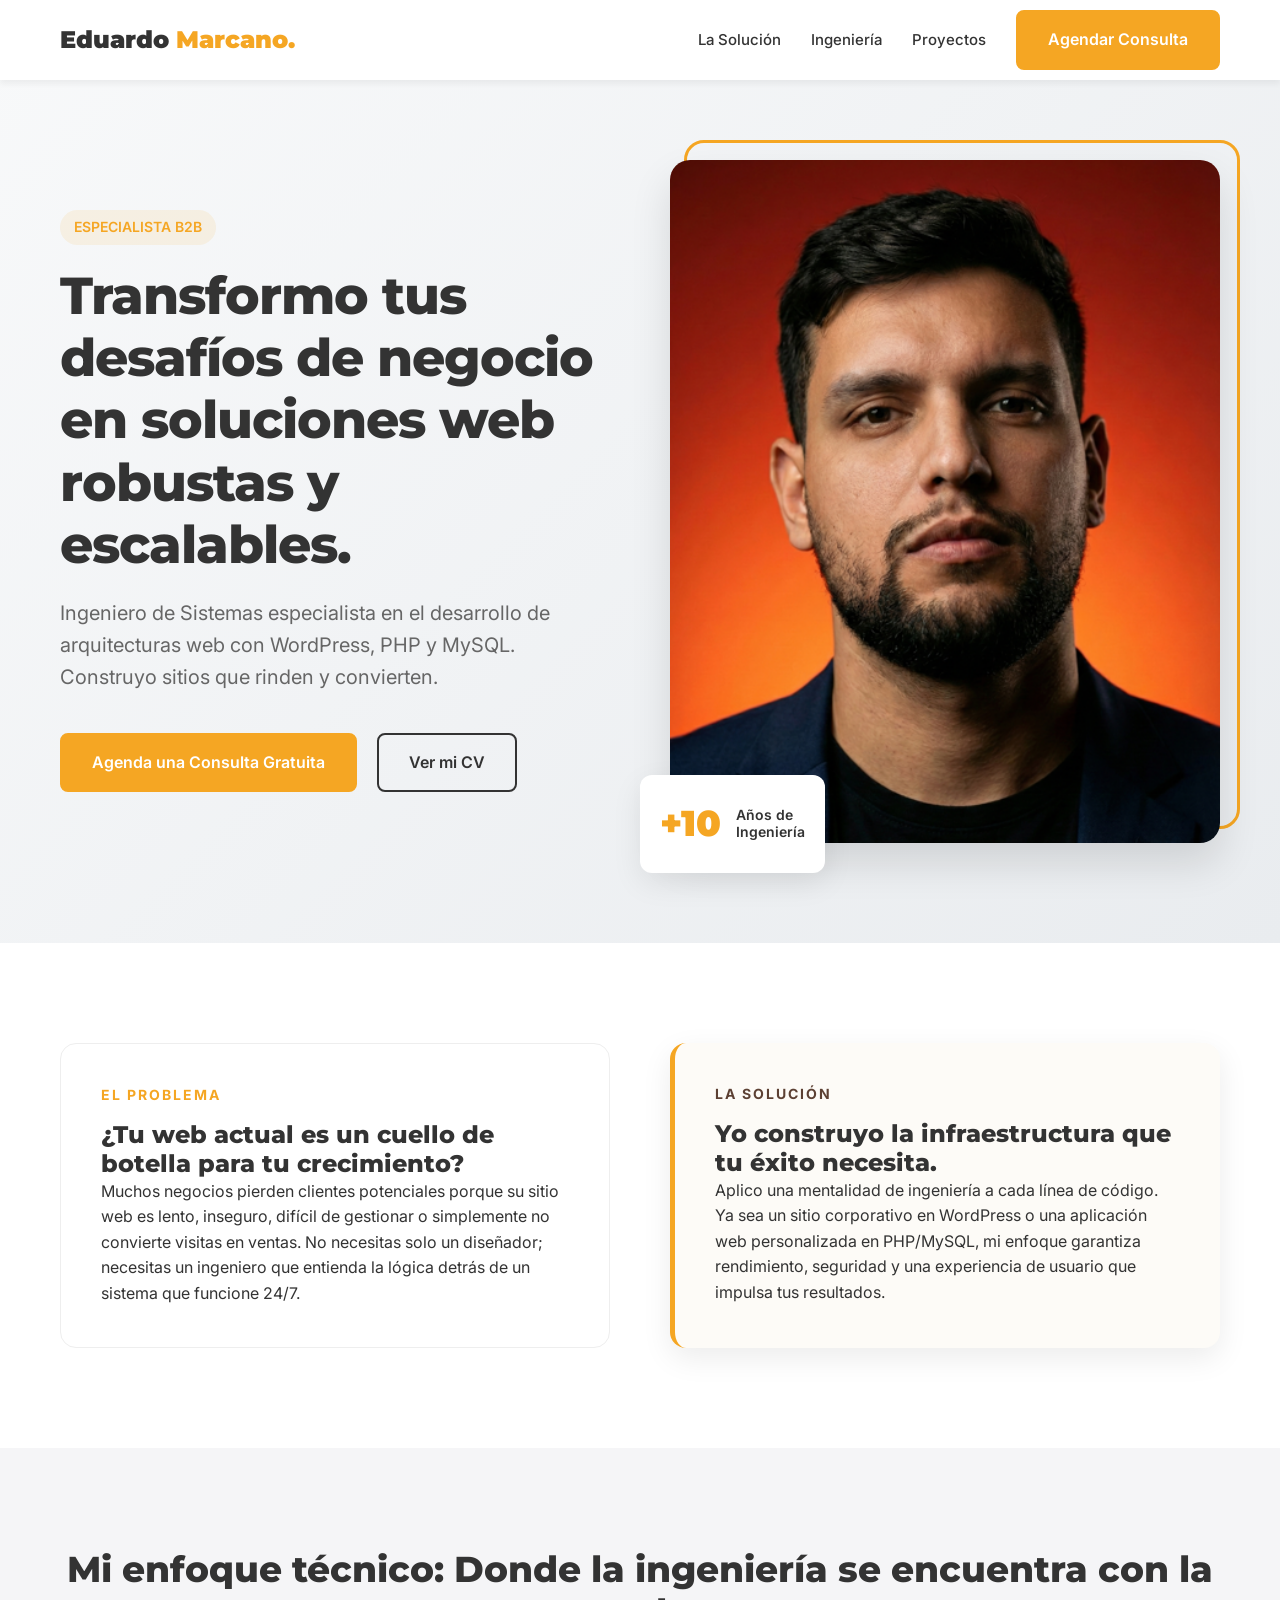
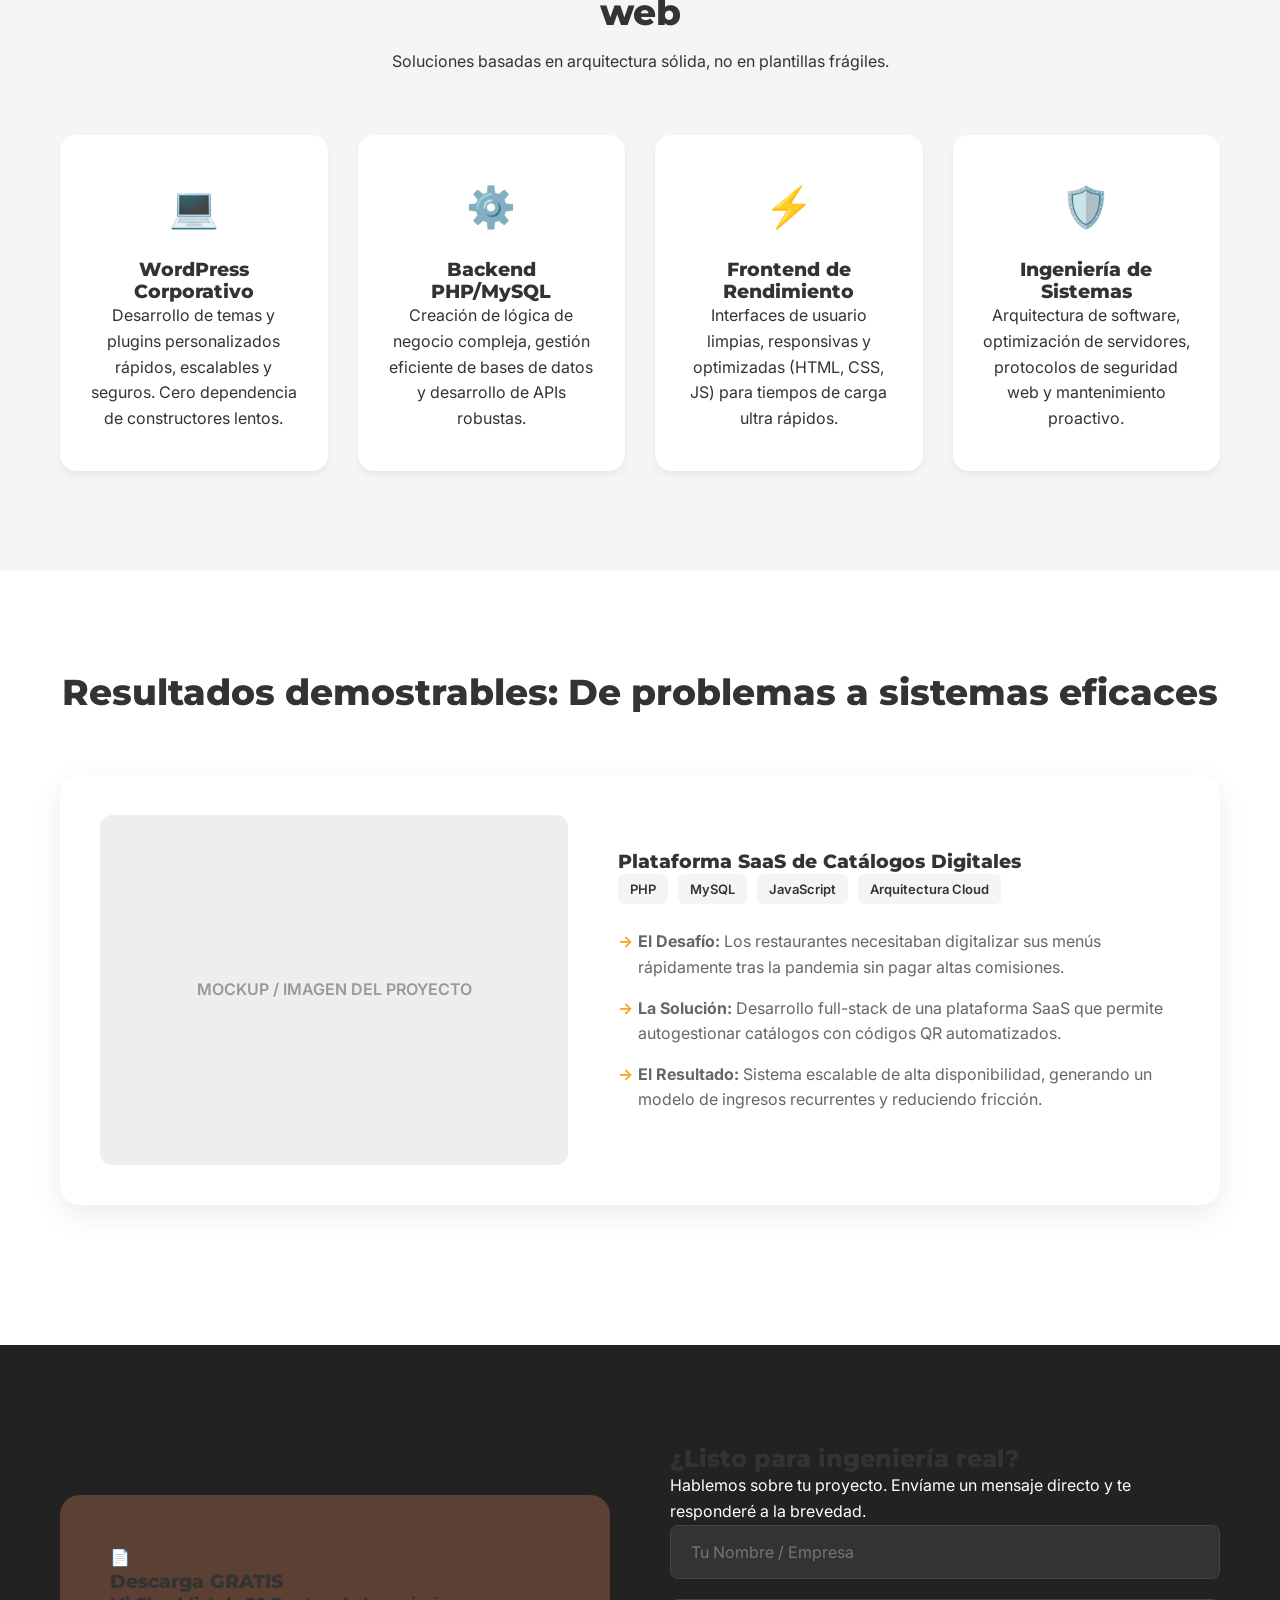
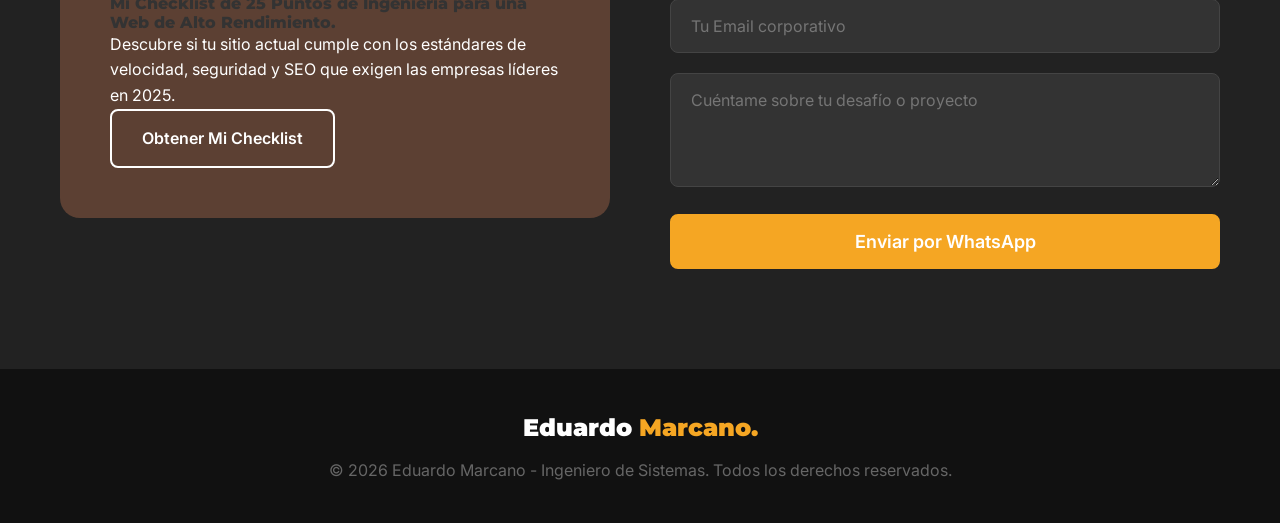
==== index.html @ 01d64b45 "cambios" ====
<!DOCTYPE html>
<html lang="es">
<head>
    <meta charset="UTF-8">
    <meta name="viewport" content="width=device-width, initial-scale=1.0">
    <title>Eduardo Marcano | Ingeniero de Sistemas & Arquitectura Web</title>
    
    <link rel="preconnect" href="https://fonts.googleapis.com">
    <link rel="preconnect" href="https://fonts.gstatic.com" crossorigin>
    <link href="https://fonts.googleapis.com/css2?family=Inter:wght@300;400;500;600&family=Montserrat:wght@700;800;900&display=swap" rel="stylesheet">
    
    <link rel="stylesheet" href="css/style.css">
</head>
<body>

    <header class="navbar" id="navbar">
        <div class="container nav-container">
            <a href="#" class="logo">Eduardo <span>Marcano.</span></a>
            <nav class="nav-links">
                <a href="#solucion">La Solución</a>
                <a href="#ingenieria">Ingeniería</a>
                <a href="#proyectos">Proyectos</a>
                <a href="#contacto" class="btn btn-primary nav-btn">Agendar Consulta</a>
            </nav>
            <button class="mobile-menu-btn" id="mobileMenuBtn">☰</button>
        </div>
    </header>

    <section class="hero" id="inicio">
        <div class="container hero-container">
            <div class="hero-content reveal">
                <div class="badge">Especialista B2B</div>
                <h1>Transformo tus desafíos de negocio en soluciones web robustas y escalables.</h1>
                <p>Ingeniero de Sistemas especialista en el desarrollo de arquitecturas web con WordPress, PHP y MySQL. Construyo sitios que rinden y convierten.</p>
                <div class="hero-buttons">
                    <a href="#contacto" class="btn btn-primary">Agenda una Consulta Gratuita</a>
                    <a href="ruta-a-tu-archivo-cv.pdf" target="_blank" rel="noopener noreferrer" class="btn btn-secondary">Ver mi CV</a>
                </div>
            </div>
            <div class="hero-image reveal delay-1">
                <div class="image-wrapper">
                    <img src="img/hero.png" alt="Eduardo Marcano - Ingeniero de Sistemas">
                    <div class="experience-badge">
                        <span class="number">+10</span>
                        <span class="text">Años de<br>Ingeniería</span>
                    </div>
                </div>
            </div>
        </div>
    </section>

    <section class="problem-solution section-padding" id="solucion">
        <div class="container grid-2">
            <div class="problem-box reveal">
                <span class="subtitle accent-amber">EL PROBLEMA</span>
                <h2>¿Tu web actual es un cuello de botella para tu crecimiento?</h2>
                <p>Muchos negocios pierden clientes potenciales porque su sitio web es lento, inseguro, difícil de gestionar o simplemente no convierte visitas en ventas. No necesitas solo un diseñador; necesitas un ingeniero que entienda la lógica detrás de un sistema que funcione 24/7.</p>
            </div>
            <div class="solution-box reveal delay-1">
                <span class="subtitle accent-espresso">LA SOLUCIÓN</span>
                <h2>Yo construyo la infraestructura que tu éxito necesita.</h2>
                <p>Aplico una mentalidad de ingeniería a cada línea de código. Ya sea un sitio corporativo en WordPress o una aplicación web personalizada en PHP/MySQL, mi enfoque garantiza rendimiento, seguridad y una experiencia de usuario que impulsa tus resultados.</p>
            </div>
        </div>
    </section>

    <section class="skills section-padding bg-light" id="ingenieria">
        <div class="container">
            <div class="section-header text-center reveal">
                <h2>Mi enfoque técnico: Donde la ingeniería se encuentra con la web</h2>
                <p>Soluciones basadas en arquitectura sólida, no en plantillas frágiles.</p>
            </div>
            <div class="skills-grid">
                <div class="skill-card reveal">
                    <div class="icon">💻</div>
                    <h3>WordPress Corporativo</h3>
                    <p>Desarrollo de temas y plugins personalizados rápidos, escalables y seguros. Cero dependencia de constructores lentos.</p>
                </div>
                <div class="skill-card reveal delay-1">
                    <div class="icon">⚙️</div>
                    <h3>Backend PHP/MySQL</h3>
                    <p>Creación de lógica de negocio compleja, gestión eficiente de bases de datos y desarrollo de APIs robustas.</p>
                </div>
                <div class="skill-card reveal delay-2">
                    <div class="icon">⚡</div>
                    <h3>Frontend de Rendimiento</h3>
                    <p>Interfaces de usuario limpias, responsivas y optimizadas (HTML, CSS, JS) para tiempos de carga ultra rápidos.</p>
                </div>
                <div class="skill-card reveal delay-3">
                    <div class="icon">🛡️</div>
                    <h3>Ingeniería de Sistemas</h3>
                    <p>Arquitectura de software, optimización de servidores, protocolos de seguridad web y mantenimiento proactivo.</p>
                </div>
            </div>
        </div>
    </section>

    <section class="projects section-padding" id="proyectos">
        <div class="container">
            <div class="section-header text-center reveal">
                <h2>Resultados demostrables: De problemas a sistemas eficaces</h2>
            </div>
            
            <div class="project-card reveal">
                <div class="project-image">
                    <div class="placeholder-image">MOCKUP / IMAGEN DEL PROYECTO</div>
                </div>
                <div class="project-info">
                    <h3>Plataforma SaaS de Catálogos Digitales</h3>
                    <div class="tech-stack">
                        <span>PHP</span><span>MySQL</span><span>JavaScript</span><span>Arquitectura Cloud</span>
                    </div>
                    <ul class="dsr-list">
                        <li><strong>El Desafío:</strong> Los restaurantes necesitaban digitalizar sus menús rápidamente tras la pandemia sin pagar altas comisiones.</li>
                        <li><strong>La Solución:</strong> Desarrollo full-stack de una plataforma SaaS que permite autogestionar catálogos con códigos QR automatizados.</li>
                        <li><strong>El Resultado:</strong> Sistema escalable de alta disponibilidad, generando un modelo de ingresos recurrentes y reduciendo fricción.</li>
                    </ul>
                </div>
            </div>
        </div>
    </section>

    <section class="contact section-padding bg-dark" id="contacto">
        <div class="container grid-2 contact-grid">
            <div class="lead-magnet reveal">
                <div class="magnet-content">
                    <div class="icon-large">📄</div>
                    <h3>Descarga GRATIS</h3>
                    <h4>Mi Checklist de 25 Puntos de Ingeniería para una Web de Alto Rendimiento.</h4>
                    <p>Descubre si tu sitio actual cumple con los estándares de velocidad, seguridad y SEO que exigen las empresas líderes en 2025.</p>
                    <a href="#" class="btn btn-secondary-dark">Obtener Mi Checklist</a>
                </div>
            </div>
            
            <div class="contact-form-wrapper reveal delay-1">
                <h2>¿Listo para ingeniería real?</h2>
                <p>Hablemos sobre tu proyecto. Envíame un mensaje directo y te responderé a la brevedad.</p>
                <form class="custom-form" id="whatsappForm">
                    <div class="input-group">
                        <input type="text" id="wp-name" placeholder="Tu Nombre / Empresa" required>
                    </div>
                    <div class="input-group">
                        <input type="email" id="wp-email" placeholder="Tu Email corporativo" required>
                    </div>
                    <div class="input-group">
                        <textarea id="wp-message" rows="4" placeholder="Cuéntame sobre tu desafío o proyecto" required></textarea>
                    </div>
                    <button type="submit" class="btn btn-primary submit-btn">Enviar por WhatsApp</button>
                </form>
            </div>
        </div>
    </section>

    <footer class="footer">
        <div class="container text-center">
            <a href="#" class="logo footer-logo">Eduardo <span>Marcano.</span></a>
            <p>&copy; 2026 Eduardo Marcano - Ingeniero de Sistemas. Todos los derechos reservados.</p>
        </div>
    </footer>

    <script src="js/app.js"></script>
</body>
</html>
---- css/style.css ----
/* ==========================================================
   VARIABLES B2B
   ========================================================== */
:root {
    --bg-main: #FFFFFF;
    --bg-light: #F5F5F7;
    --bg-dark: #222222;
    --text-main: #333333; 
    --text-muted: #666666;
    --accent-amber: #F5A623; 
    --accent-amber-hover: #DAA520;
    --accent-espresso: #5C4033; 
    
    --font-heading: 'Montserrat', sans-serif;
    --font-body: 'Inter', sans-serif;
    
    --shadow-sm: 0 4px 6px rgba(0,0,0,0.05);
    --shadow-md: 0 10px 30px rgba(0,0,0,0.08);
    --shadow-lg: 0 20px 40px rgba(0,0,0,0.12);
    
    --transition: all 0.3s ease;
}

/* ==========================================================
   RESET & BÁSICOS
   ========================================================== */
* { margin: 0; padding: 0; box-sizing: border-box; }
html { scroll-behavior: smooth; }
body {
    font-family: var(--font-body);
    color: var(--text-main);
    background-color: var(--bg-main);
    line-height: 1.6;
    overflow-x: hidden;
}

h1, h2, h3, h4, h5 {
    font-family: var(--font-heading);
    font-weight: 800;
    line-height: 1.2;
    color: var(--text-main);
}

a { text-decoration: none; color: var(--accent-amber); transition: var(--transition); }
img { max-width: 100%; height: auto; display: block; }

.container { max-width: 1200px; margin: 0 auto; padding: 0 20px; }
.section-padding { padding: 100px 0; }
.text-center { text-align: center; }
.bg-light { background-color: var(--bg-light); }
.bg-dark { background-color: var(--bg-dark); color: #fff; }
.accent-amber { color: var(--accent-amber); }
.accent-espresso { color: var(--accent-espresso); }

/* ==========================================================
   BOTONES
   ========================================================== */
.btn {
    display: inline-block;
    padding: 15px 30px;
    font-weight: 600;
    border-radius: 8px;
    cursor: pointer;
    text-align: center;
    transition: var(--transition);
    font-family: var(--font-body);
    font-size: 16px;
    width: fit-content;
}

.btn-primary { background-color: var(--accent-amber); color: #fff; border: 2px solid var(--accent-amber); }
.btn-primary:hover {
    background-color: var(--accent-amber-hover);
    border-color: var(--accent-amber-hover);
    transform: translateY(-2px);
    box-shadow: 0 10px 20px rgba(245, 166, 35, 0.2);
    color: #fff;
}

.btn-secondary { background-color: transparent; color: var(--text-main); border: 2px solid var(--text-main); }
.btn-secondary:hover { background-color: var(--text-main); color: #fff; transform: translateY(-2px); }

.btn-secondary-dark { background-color: transparent; color: #fff; border: 2px solid #fff; }
.btn-secondary-dark:hover { background-color: #fff; color: var(--accent-espresso); }

/* ==========================================================
   NAVEGACIÓN (CON RESPONSIVIDAD MÓVIL)
   ========================================================== */
.navbar {
    position: fixed;
    top: 0; width: 100%;
    background-color: rgba(255, 255, 255, 0.95);
    backdrop-filter: blur(10px);
    z-index: 1000;
    box-shadow: var(--shadow-sm);
    transition: var(--transition);
}
.navbar.scrolled { padding: 5px 0; }
.nav-container { display: flex; justify-content: space-between; align-items: center; height: 80px; }
.logo { font-family: var(--font-heading); font-size: 24px; font-weight: 900; color: var(--text-main); }
.logo span { color: var(--accent-amber); }

.nav-links { display: flex; align-items: center; gap: 30px; }
.nav-links a:not(.btn) { color: var(--text-main); font-weight: 500; font-size: 15px; }
.nav-links a:not(.btn):hover { color: var(--accent-amber); }

/* Hamburguesa (Solo Móvil) */
.mobile-menu-btn {
    display: none;
    background: none; border: none;
    cursor: pointer;
    flex-direction: column;
    gap: 5px;
    z-index: 1001;
}
.mobile-menu-btn .bar {
    width: 25px; height: 3px;
    background-color: var(--text-main);
    transition: var(--transition);
    border-radius: 3px;
}

/* ==========================================================
   HERO SECTION
   ========================================================== */
.hero { padding: 160px 0 100px; background: linear-gradient(135deg, #F8F9FA 0%, #E9ECEF 100%); overflow: hidden; }
.hero-container { display: flex; align-items: center; gap: 60px; }
.hero-content { flex: 1; }
.badge {
    display: inline-block; padding: 6px 14px; margin-bottom: 20px;
    background-color: rgba(245, 166, 35, 0.1); color: var(--accent-amber);
    font-weight: 600; font-size: 14px; border-radius: 50px; text-transform: uppercase;
}
.hero-content h1 { font-size: clamp(32px, 5vw, 52px); margin-bottom: 20px; letter-spacing: -1px; }
.hero-content p { font-size: clamp(16px, 2vw, 20px); color: var(--text-muted); margin-bottom: 40px; }
.hero-buttons { display: flex; gap: 20px; flex-wrap: wrap; }

.hero-image { flex: 1; position: relative; }
.image-wrapper { position: relative; border-radius: 20px; z-index: 1; }
.image-wrapper img { border-radius: 20px; box-shadow: var(--shadow-lg); width: 100%; }
.image-wrapper::before {
    content: ''; position: absolute; top: -20px; right: -20px;
    width: 100%; height: 100%; border: 3px solid var(--accent-amber);
    border-radius: 20px; z-index: -1;
}
.experience-badge {
    position: absolute; bottom: -30px; left: -30px;
    background-color: #fff; padding: 20px; border-radius: 12px;
    box-shadow: var(--shadow-md); display: flex; align-items: center; gap: 15px; z-index: 2;
}
.experience-badge .number { font-size: 36px; font-weight: 900; color: var(--accent-amber); font-family: var(--font-heading); }
.experience-badge .text { font-size: 14px; font-weight: 600; color: var(--text-main); line-height: 1.2; }

/* ==========================================================
   SECCIONES & GRIDS
   ========================================================== */
.grid-2 { display: grid; grid-template-columns: 1fr 1fr; gap: 60px; }
.problem-box, .solution-box { padding: 40px; border-radius: 16px; background: #fff; }
.problem-box { border: 1px solid #eee; }
.solution-box { background-color: #FDFBF7; border-left: 5px solid var(--accent-amber); box-shadow: var(--shadow-md); }
.subtitle { display: block; font-weight: 700; font-size: 14px; letter-spacing: 2px; margin-bottom: 15px; }

.section-header { margin-bottom: 60px; }
.section-header h2 { font-size: clamp(28px, 4vw, 36px); margin-bottom: 15px; }
.skills-grid { display: grid; grid-template-columns: repeat(4, 1fr); gap: 30px; }
.skill-card { background: #fff; padding: 40px 30px; border-radius: 16px; box-shadow: var(--shadow-sm); text-align: center; transition: var(--transition); }
.skill-card:hover { transform: translateY(-10px); box-shadow: var(--shadow-md); border-bottom: 3px solid var(--accent-amber); }
.skill-card .icon { font-size: 40px; margin-bottom: 20px; }

.project-card { display: flex; align-items: center; gap: 50px; background: #fff; border-radius: 20px; padding: 40px; box-shadow: var(--shadow-md); margin-bottom: 40px; }
.project-image { flex: 1; }
.placeholder-image { background-color: #eee; height: 350px; border-radius: 12px; display: flex; align-items: center; justify-content: center; color: #999; font-weight: 600; }
.project-info { flex: 1.2; }
.tech-stack { display: flex; gap: 10px; margin-bottom: 25px; flex-wrap: wrap; }
.tech-stack span { background-color: var(--bg-light); color: var(--text-main); padding: 5px 12px; border-radius: 6px; font-size: 13px; font-weight: 600; }
.dsr-list { list-style: none; }
.dsr-list li { margin-bottom: 15px; padding-left: 20px; position: relative; color: var(--text-muted); }
.dsr-list li::before { content: '→'; position: absolute; left: 0; color: var(--accent-amber); font-weight: bold; }

.contact-grid { align-items: center; }
.lead-magnet { background-color: var(--accent-espresso); padding: 50px; border-radius: 20px; color: #fff; position: relative; overflow: hidden; }
.custom-form .input-group { margin-bottom: 20px; }
.custom-form input, .custom-form textarea { width: 100%; padding: 16px 20px; border: 1px solid #444; border-radius: 8px; background-color: #333; color: #fff; font-family: var(--font-body); font-size: 16px; }
.custom-form input:focus, .custom-form textarea:focus { outline: none; border-color: var(--accent-amber); background-color: #2a2a2a; }
.submit-btn { width: 100%; font-size: 18px; }

.footer { background-color: #111; padding: 40px 0; color: #666; }
.footer-logo { font-size: 24px; display: block; margin-bottom: 10px; color: #fff; }

.reveal { opacity: 0; transform: translateY(30px); transition: all 0.8s cubic-bezier(0.5, 0, 0, 1); }
.reveal.active { opacity: 1; transform: translateY(0); }
.delay-1 { transition-delay: 0.1s; }
.delay-2 { transition-delay: 0.2s; }
.delay-3 { transition-delay: 0.3s; }

/* ==========================================================
   MEDIA QUERIES (RESPONSIVE COMPLETO)
   ========================================================== */

/* Tablets Grandes / Laptops Pequeñas (1024px) */
@media (max-width: 1024px) {
    .skills-grid { grid-template-columns: repeat(2, 1fr); }
    .hero-container { gap: 40px; }
    .project-card { gap: 30px; padding: 30px; }
}

/* Tablets / Móviles Horizontales (768px) */
@media (max-width: 768px) {
    .section-padding { padding: 60px 0; }
    .grid-2 { grid-template-columns: 1fr; gap: 40px; }
    
    /* Nav Móvil */
    .mobile-menu-btn { display: flex; }
    .nav-links {
        position: absolute; top: 80px; left: -100%; width: 100%;
        flex-direction: column; background: #fff; padding: 30px 20px;
        box-shadow: 0 10px 20px rgba(0,0,0,0.1); transition: 0.4s ease;
        gap: 20px;
    }
    .nav-links.active { left: 0; }
    
    /* Animación Botón Hamburguesa */
    .mobile-menu-btn.active .bar:nth-child(1) { transform: translateY(8px) rotate(45deg); }
    .mobile-menu-btn.active .bar:nth-child(2) { opacity: 0; }
    .mobile-menu-btn.active .bar:nth-child(3) { transform: translateY(-8px) rotate(-45deg); }

    /* Hero Móvil: Texto arriba, Imagen abajo */
    .hero { padding: 120px 0 60px; text-align: center; }
    .hero-container { flex-direction: column; }
    .hero-content h1 { font-size: 36px; }
    .hero-content p { margin: 0 auto 30px auto; }
    .hero-buttons { justify-content: center; width: 100%; }
    .hero-buttons .btn { width: 100%; margin-bottom: 10px; }
    
    /* Insignia Experiencia */
    .experience-badge {
        left: 50%; bottom: -20px;
        transform: translateX(-50%);
        padding: 15px; width: 85%; justify-content: center;
    }
    .image-wrapper::before { top: -10px; right: -10px; }

    /* Proyectos Móvil */
    .project-card { flex-direction: column; }
    .placeholder-image { height: 250px; }
}

/* Móviles Pequeños (480px) */
@media (max-width: 480px) {
    .skills-grid { grid-template-columns: 1fr; }
    .problem-box, .solution-box { padding: 25px; }
    .lead-magnet { padding: 30px 20px; text-align: center; }
    .lead-magnet h4 { font-size: 22px; }
    .contact-form-wrapper h2 { font-size: 28px; }
}
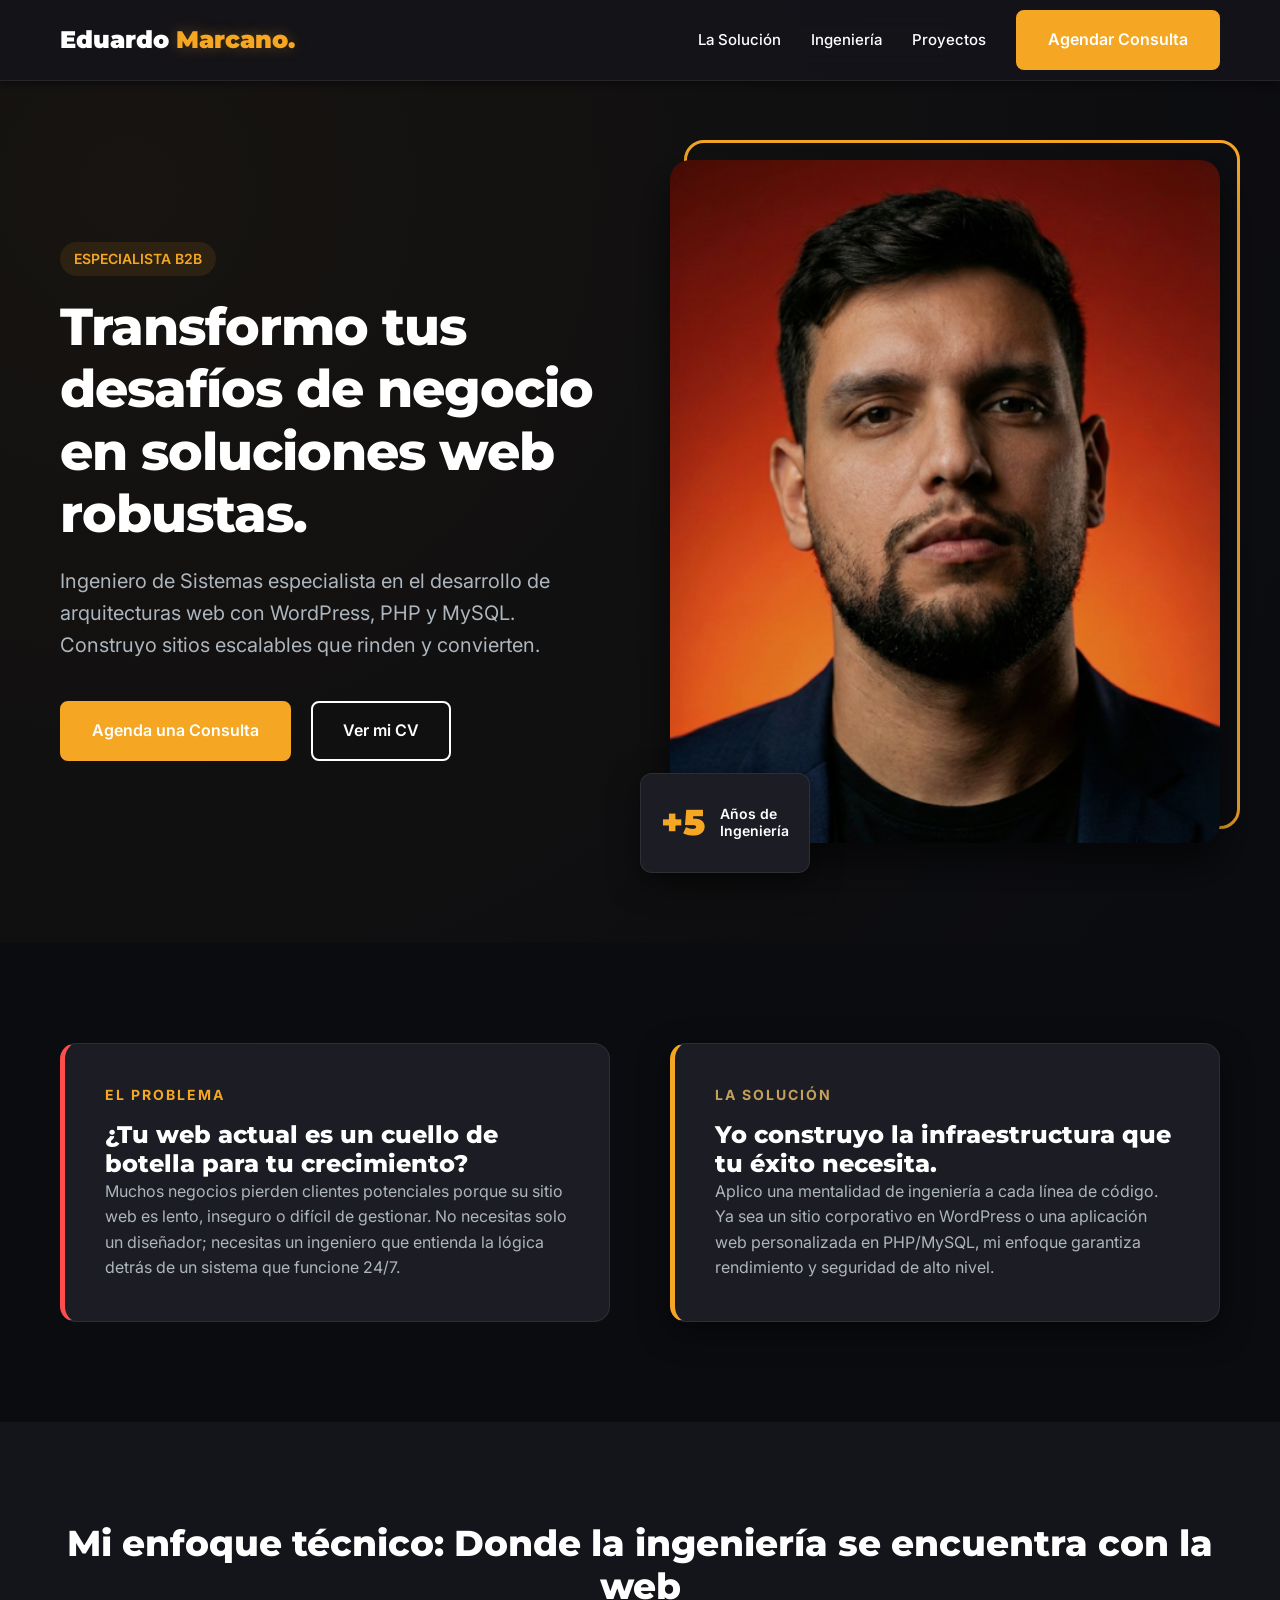
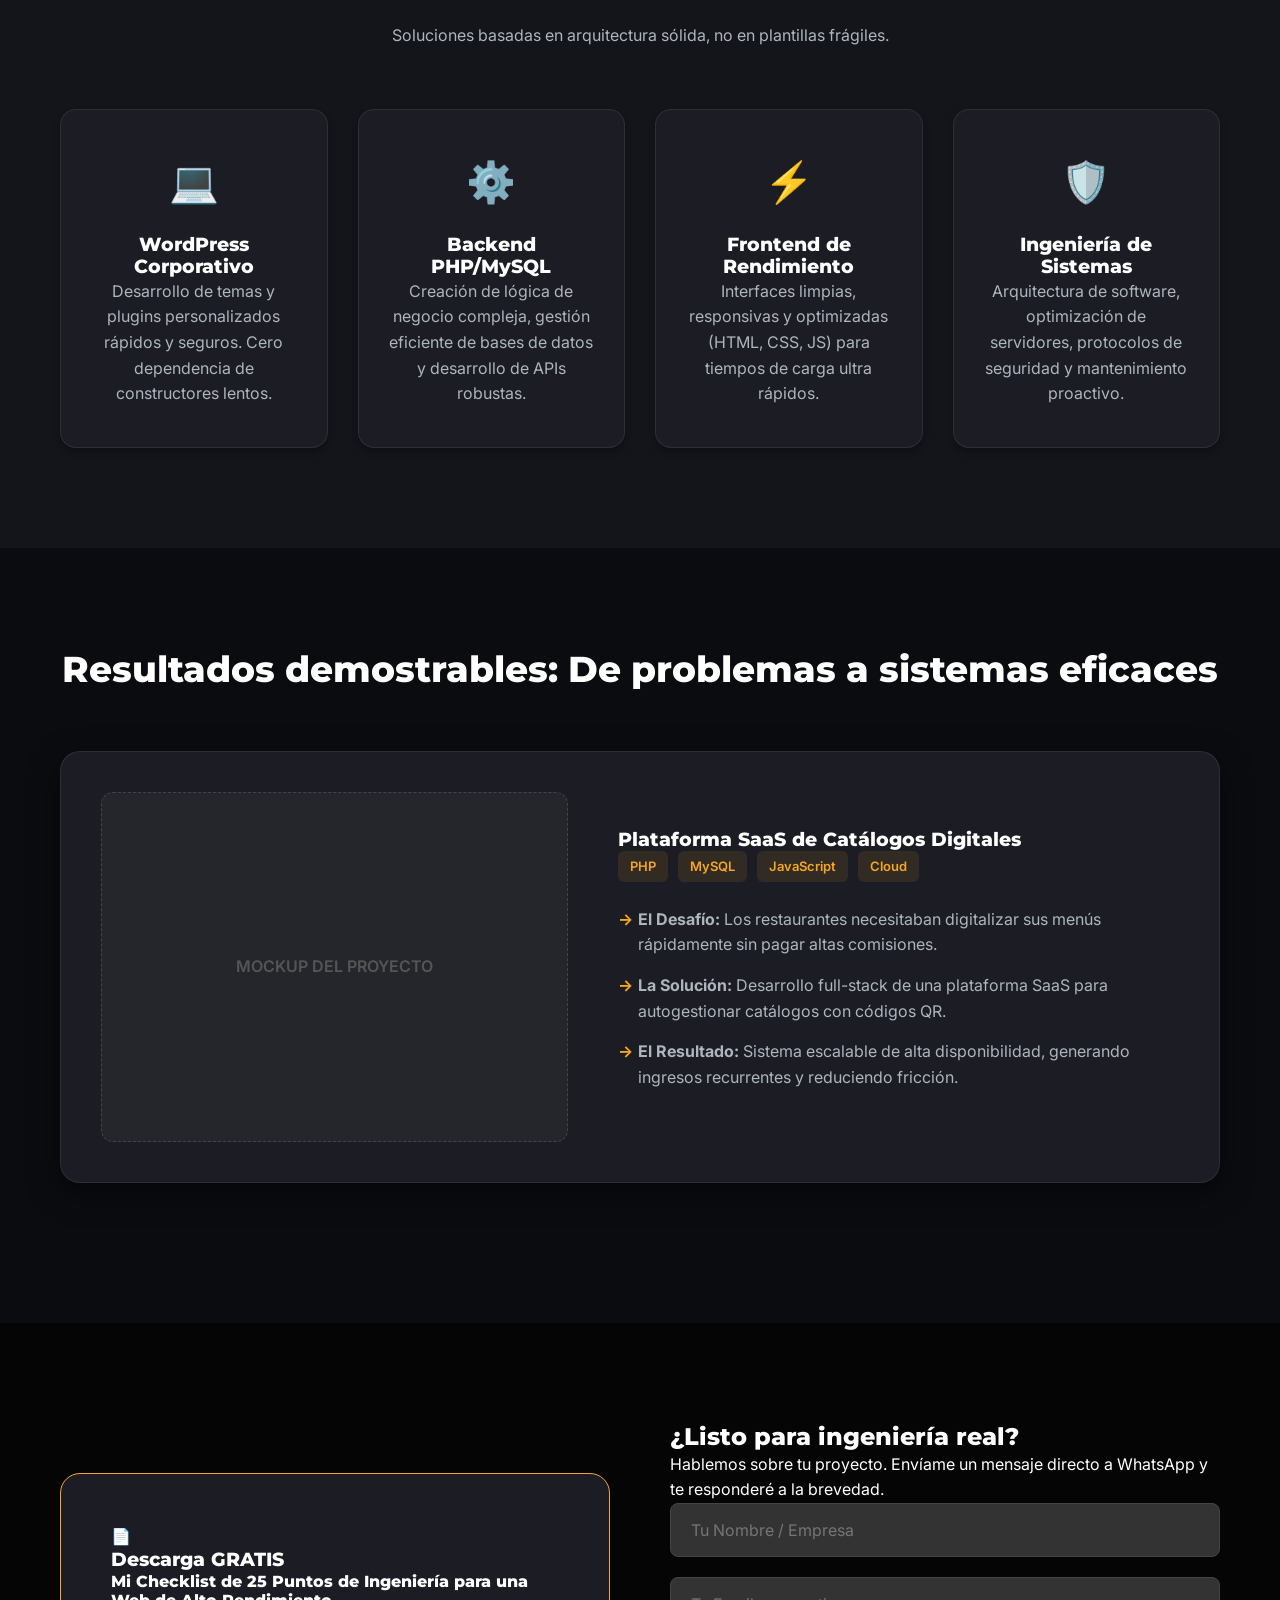
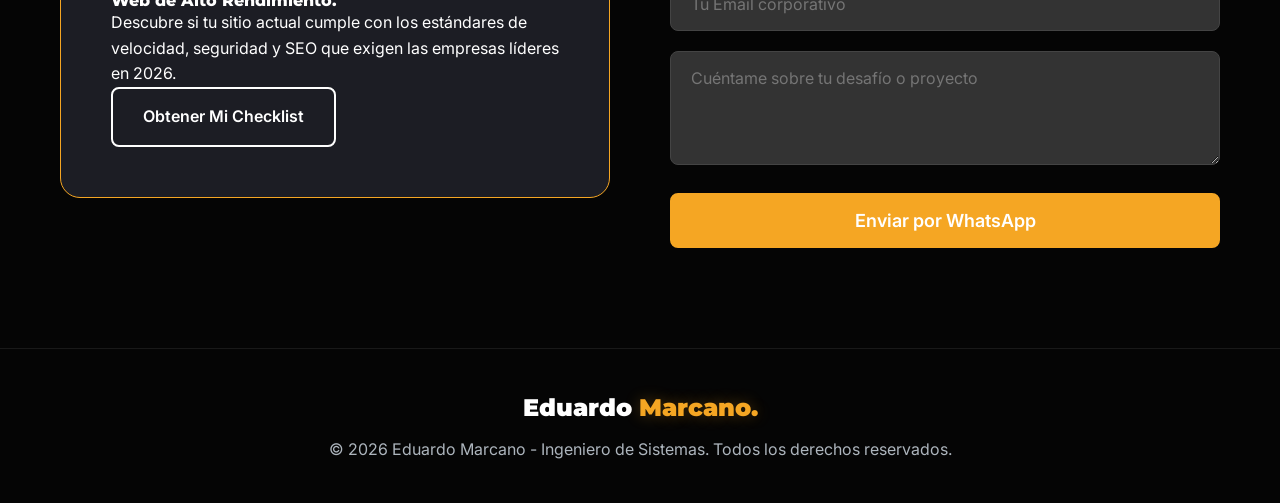
==== commit 7bd38ff2: "paleta de colores cambiada" ====
--- a/index.html
+++ b/index.html
@@ -1,28 +1,38 @@
 <!DOCTYPE html>
 <html lang="es">
+
 <head>
     <meta charset="UTF-8">
     <meta name="viewport" content="width=device-width, initial-scale=1.0">
     <title>Eduardo Marcano | Ingeniero de Sistemas & Arquitectura Web</title>
-    
+
     <link rel="preconnect" href="https://fonts.googleapis.com">
     <link rel="preconnect" href="https://fonts.gstatic.com" crossorigin>
-    <link href="https://fonts.googleapis.com/css2?family=Inter:wght@300;400;500;600&family=Montserrat:wght@700;800;900&display=swap" rel="stylesheet">
-    
+    <link
+        href="https://fonts.googleapis.com/css2?family=Inter:wght@300;400;500;600&family=Montserrat:wght@700;800;900&display=swap"
+        rel="stylesheet">
+
     <link rel="stylesheet" href="css/style.css">
 </head>
+
 <body>
 
     <header class="navbar" id="navbar">
         <div class="container nav-container">
             <a href="#" class="logo">Eduardo <span>Marcano.</span></a>
-            <nav class="nav-links">
+
+            <button class="mobile-menu-btn" id="mobileMenuBtn">
+                <span class="bar"></span>
+                <span class="bar"></span>
+                <span class="bar"></span>
+            </button>
+
+            <nav class="nav-links" id="navLinks">
                 <a href="#solucion">La Solución</a>
                 <a href="#ingenieria">Ingeniería</a>
                 <a href="#proyectos">Proyectos</a>
                 <a href="#contacto" class="btn btn-primary nav-btn">Agendar Consulta</a>
             </nav>
-            <button class="mobile-menu-btn" id="mobileMenuBtn">☰</button>
         </div>
     </header>
 
@@ -30,18 +40,20 @@
         <div class="container hero-container">
             <div class="hero-content reveal">
                 <div class="badge">Especialista B2B</div>
-                <h1>Transformo tus desafíos de negocio en soluciones web robustas y escalables.</h1>
-                <p>Ingeniero de Sistemas especialista en el desarrollo de arquitecturas web con WordPress, PHP y MySQL. Construyo sitios que rinden y convierten.</p>
+                <h1>Transformo tus desafíos de negocio en soluciones web robustas.</h1>
+                <p>Ingeniero de Sistemas especialista en el desarrollo de arquitecturas web con WordPress, PHP y MySQL.
+                    Construyo sitios escalables que rinden y convierten.</p>
                 <div class="hero-buttons">
-                    <a href="#contacto" class="btn btn-primary">Agenda una Consulta Gratuita</a>
-                    <a href="ruta-a-tu-archivo-cv.pdf" target="_blank" rel="noopener noreferrer" class="btn btn-secondary">Ver mi CV</a>
+                    <a href="#contacto" class="btn btn-primary">Agenda una Consulta</a>
+                    <a href="ruta-a-tu-archivo-cv.pdf" target="_blank" rel="noopener noreferrer"
+                        class="btn btn-secondary">Ver mi CV</a>
                 </div>
             </div>
             <div class="hero-image reveal delay-1">
                 <div class="image-wrapper">
-                    <img src="img/hero.png" alt="Eduardo Marcano - Ingeniero de Sistemas">
+                    <img src="./img/hero.png" alt="Eduardo Marcano - Ingeniero de Sistemas">
                     <div class="experience-badge">
-                        <span class="number">+10</span>
+                        <span class="number">+5</span>
                         <span class="text">Años de<br>Ingeniería</span>
                     </div>
                 </div>
@@ -54,12 +66,16 @@
             <div class="problem-box reveal">
                 <span class="subtitle accent-amber">EL PROBLEMA</span>
                 <h2>¿Tu web actual es un cuello de botella para tu crecimiento?</h2>
-                <p>Muchos negocios pierden clientes potenciales porque su sitio web es lento, inseguro, difícil de gestionar o simplemente no convierte visitas en ventas. No necesitas solo un diseñador; necesitas un ingeniero que entienda la lógica detrás de un sistema que funcione 24/7.</p>
+                <p>Muchos negocios pierden clientes potenciales porque su sitio web es lento, inseguro o difícil de
+                    gestionar. No necesitas solo un diseñador; necesitas un ingeniero que entienda la lógica detrás de
+                    un sistema que funcione 24/7.</p>
             </div>
             <div class="solution-box reveal delay-1">
                 <span class="subtitle accent-espresso">LA SOLUCIÓN</span>
                 <h2>Yo construyo la infraestructura que tu éxito necesita.</h2>
-                <p>Aplico una mentalidad de ingeniería a cada línea de código. Ya sea un sitio corporativo en WordPress o una aplicación web personalizada en PHP/MySQL, mi enfoque garantiza rendimiento, seguridad y una experiencia de usuario que impulsa tus resultados.</p>
+                <p>Aplico una mentalidad de ingeniería a cada línea de código. Ya sea un sitio corporativo en WordPress
+                    o una aplicación web personalizada en PHP/MySQL, mi enfoque garantiza rendimiento y seguridad de
+                    alto nivel.</p>
             </div>
         </div>
     </section>
@@ -74,22 +90,26 @@
                 <div class="skill-card reveal">
                     <div class="icon">💻</div>
                     <h3>WordPress Corporativo</h3>
-                    <p>Desarrollo de temas y plugins personalizados rápidos, escalables y seguros. Cero dependencia de constructores lentos.</p>
+                    <p>Desarrollo de temas y plugins personalizados rápidos y seguros. Cero dependencia de constructores
+                        lentos.</p>
                 </div>
                 <div class="skill-card reveal delay-1">
                     <div class="icon">⚙️</div>
                     <h3>Backend PHP/MySQL</h3>
-                    <p>Creación de lógica de negocio compleja, gestión eficiente de bases de datos y desarrollo de APIs robustas.</p>
+                    <p>Creación de lógica de negocio compleja, gestión eficiente de bases de datos y desarrollo de APIs
+                        robustas.</p>
                 </div>
                 <div class="skill-card reveal delay-2">
                     <div class="icon">⚡</div>
                     <h3>Frontend de Rendimiento</h3>
-                    <p>Interfaces de usuario limpias, responsivas y optimizadas (HTML, CSS, JS) para tiempos de carga ultra rápidos.</p>
+                    <p>Interfaces limpias, responsivas y optimizadas (HTML, CSS, JS) para tiempos de carga ultra
+                        rápidos.</p>
                 </div>
                 <div class="skill-card reveal delay-3">
                     <div class="icon">🛡️</div>
                     <h3>Ingeniería de Sistemas</h3>
-                    <p>Arquitectura de software, optimización de servidores, protocolos de seguridad web y mantenimiento proactivo.</p>
+                    <p>Arquitectura de software, optimización de servidores, protocolos de seguridad y mantenimiento
+                        proactivo.</p>
                 </div>
             </div>
         </div>
@@ -100,20 +120,23 @@
             <div class="section-header text-center reveal">
                 <h2>Resultados demostrables: De problemas a sistemas eficaces</h2>
             </div>
-            
+
             <div class="project-card reveal">
                 <div class="project-image">
-                    <div class="placeholder-image">MOCKUP / IMAGEN DEL PROYECTO</div>
+                    <div class="placeholder-image">MOCKUP DEL PROYECTO</div>
                 </div>
                 <div class="project-info">
                     <h3>Plataforma SaaS de Catálogos Digitales</h3>
                     <div class="tech-stack">
-                        <span>PHP</span><span>MySQL</span><span>JavaScript</span><span>Arquitectura Cloud</span>
+                        <span>PHP</span><span>MySQL</span><span>JavaScript</span><span>Cloud</span>
                     </div>
                     <ul class="dsr-list">
-                        <li><strong>El Desafío:</strong> Los restaurantes necesitaban digitalizar sus menús rápidamente tras la pandemia sin pagar altas comisiones.</li>
-                        <li><strong>La Solución:</strong> Desarrollo full-stack de una plataforma SaaS que permite autogestionar catálogos con códigos QR automatizados.</li>
-                        <li><strong>El Resultado:</strong> Sistema escalable de alta disponibilidad, generando un modelo de ingresos recurrentes y reduciendo fricción.</li>
+                        <li><strong>El Desafío:</strong> Los restaurantes necesitaban digitalizar sus menús rápidamente
+                            sin pagar altas comisiones.</li>
+                        <li><strong>La Solución:</strong> Desarrollo full-stack de una plataforma SaaS para
+                            autogestionar catálogos con códigos QR.</li>
+                        <li><strong>El Resultado:</strong> Sistema escalable de alta disponibilidad, generando ingresos
+                            recurrentes y reduciendo fricción.</li>
                     </ul>
                 </div>
             </div>
@@ -122,19 +145,21 @@
 
     <section class="contact section-padding bg-dark" id="contacto">
         <div class="container grid-2 contact-grid">
+
             <div class="lead-magnet reveal">
                 <div class="magnet-content">
                     <div class="icon-large">📄</div>
                     <h3>Descarga GRATIS</h3>
                     <h4>Mi Checklist de 25 Puntos de Ingeniería para una Web de Alto Rendimiento.</h4>
-                    <p>Descubre si tu sitio actual cumple con los estándares de velocidad, seguridad y SEO que exigen las empresas líderes en 2025.</p>
+                    <p>Descubre si tu sitio actual cumple con los estándares de velocidad, seguridad y SEO que exigen
+                        las empresas líderes en 2026.</p>
                     <a href="#" class="btn btn-secondary-dark">Obtener Mi Checklist</a>
                 </div>
             </div>
-            
+
             <div class="contact-form-wrapper reveal delay-1">
                 <h2>¿Listo para ingeniería real?</h2>
-                <p>Hablemos sobre tu proyecto. Envíame un mensaje directo y te responderé a la brevedad.</p>
+                <p>Hablemos sobre tu proyecto. Envíame un mensaje directo a WhatsApp y te responderé a la brevedad.</p>
                 <form class="custom-form" id="whatsappForm">
                     <div class="input-group">
                         <input type="text" id="wp-name" placeholder="Tu Nombre / Empresa" required>
@@ -143,7 +168,8 @@
                         <input type="email" id="wp-email" placeholder="Tu Email corporativo" required>
                     </div>
                     <div class="input-group">
-                        <textarea id="wp-message" rows="4" placeholder="Cuéntame sobre tu desafío o proyecto" required></textarea>
+                        <textarea id="wp-message" rows="4" placeholder="Cuéntame sobre tu desafío o proyecto"
+                            required></textarea>
                     </div>
                     <button type="submit" class="btn btn-primary submit-btn">Enviar por WhatsApp</button>
                 </form>
@@ -160,4 +186,5 @@
 
     <script src="js/app.js"></script>
 </body>
+
 </html>
--- a/css/style.css
+++ b/css/style.css
@@ -2,55 +2,103 @@
    VARIABLES B2B
    ========================================================== */
 :root {
-    --bg-main: #FFFFFF;
-    --bg-light: #F5F5F7;
-    --bg-dark: #222222;
-    --text-main: #333333; 
-    --text-muted: #666666;
-    --accent-amber: #F5A623; 
-    --accent-amber-hover: #DAA520;
-    --accent-espresso: #5C4033; 
-    
+    --bg-main: #0B0C10;
+    --bg-light: #14151B;
+    --bg-dark: #050505;
+    --bg-card: #1C1D24;
+    --text-main: #FFFFFF;
+    --text-muted: #ADB5BD;
+    --accent-amber: #F5A623;
+    --accent-amber-hover: #E09512;
+    --accent-espresso: #C5A059;
+    /* Un dorado/bronce más visible en oscuro que el espresso original */
+
     --font-heading: 'Montserrat', sans-serif;
     --font-body: 'Inter', sans-serif;
-    
-    --shadow-sm: 0 4px 6px rgba(0,0,0,0.05);
-    --shadow-md: 0 10px 30px rgba(0,0,0,0.08);
-    --shadow-lg: 0 20px 40px rgba(0,0,0,0.12);
-    
+
+    --shadow-sm: 0 4px 6px rgba(0, 0, 0, 0.3);
+    --shadow-md: 0 10px 30px rgba(0, 0, 0, 0.5);
+    --shadow-lg: 0 20px 40px rgba(0, 0, 0, 0.6);
+
     --transition: all 0.3s ease;
+    --glass-bg: rgba(20, 21, 27, 0.8);
+    --border-color: rgba(255, 255, 255, 0.08);
 }
 
 /* ==========================================================
    RESET & BÁSICOS
    ========================================================== */
-* { margin: 0; padding: 0; box-sizing: border-box; }
-html { scroll-behavior: smooth; }
+* {
+    margin: 0;
+    padding: 0;
+    box-sizing: border-box;
+}
+
+html {
+    scroll-behavior: smooth;
+}
+
 body {
     font-family: var(--font-body);
-    color: var(--text-main);
+    color: var(--text-muted);
     background-color: var(--bg-main);
     line-height: 1.6;
     overflow-x: hidden;
 }
 
-h1, h2, h3, h4, h5 {
+h1,
+h2,
+h3,
+h4,
+h5 {
     font-family: var(--font-heading);
     font-weight: 800;
     line-height: 1.2;
     color: var(--text-main);
 }
 
-a { text-decoration: none; color: var(--accent-amber); transition: var(--transition); }
-img { max-width: 100%; height: auto; display: block; }
-
-.container { max-width: 1200px; margin: 0 auto; padding: 0 20px; }
-.section-padding { padding: 100px 0; }
-.text-center { text-align: center; }
-.bg-light { background-color: var(--bg-light); }
-.bg-dark { background-color: var(--bg-dark); color: #fff; }
-.accent-amber { color: var(--accent-amber); }
-.accent-espresso { color: var(--accent-espresso); }
+a {
+    text-decoration: none;
+    color: var(--accent-amber);
+    transition: var(--transition);
+}
+
+img {
+    max-width: 100%;
+    height: auto;
+    display: block;
+}
+
+.container {
+    max-width: 1200px;
+    margin: 0 auto;
+    padding: 0 20px;
+}
+
+.section-padding {
+    padding: 100px 0;
+}
+
+.text-center {
+    text-align: center;
+}
+
+.bg-light {
+    background-color: var(--bg-light);
+}
+
+.bg-dark {
+    background-color: var(--bg-dark);
+    color: #fff;
+}
+
+.accent-amber {
+    color: var(--accent-amber);
+}
+
+.accent-espresso {
+    color: var(--accent-espresso);
+}
 
 /* ==========================================================
    BOTONES
@@ -68,7 +116,12 @@
     width: fit-content;
 }
 
-.btn-primary { background-color: var(--accent-amber); color: #fff; border: 2px solid var(--accent-amber); }
+.btn-primary {
+    background-color: var(--accent-amber);
+    color: #fff;
+    border: 2px solid var(--accent-amber);
+}
+
 .btn-primary:hover {
     background-color: var(--accent-amber-hover);
     border-color: var(--accent-amber-hover);
@@ -77,44 +130,97 @@
     color: #fff;
 }
 
-.btn-secondary { background-color: transparent; color: var(--text-main); border: 2px solid var(--text-main); }
-.btn-secondary:hover { background-color: var(--text-main); color: #fff; transform: translateY(-2px); }
-
-.btn-secondary-dark { background-color: transparent; color: #fff; border: 2px solid #fff; }
-.btn-secondary-dark:hover { background-color: #fff; color: var(--accent-espresso); }
+.btn-secondary {
+    background-color: transparent;
+    color: var(--text-main);
+    border: 2px solid var(--text-main);
+}
+
+.btn-secondary:hover {
+    background-color: var(--text-main);
+    color: var(--bg-main);
+    transform: translateY(-2px);
+}
+
+.btn-secondary-dark {
+    background-color: transparent;
+    color: #fff;
+    border: 2px solid #fff;
+}
+
+.btn-secondary-dark:hover {
+    background-color: #fff;
+    color: var(--accent-espresso);
+}
 
 /* ==========================================================
    NAVEGACIÓN (CON RESPONSIVIDAD MÓVIL)
    ========================================================== */
 .navbar {
     position: fixed;
-    top: 0; width: 100%;
-    background-color: rgba(255, 255, 255, 0.95);
-    backdrop-filter: blur(10px);
+    top: 0;
+    width: 100%;
+    background-color: var(--glass-bg);
+    backdrop-filter: blur(15px);
     z-index: 1000;
     box-shadow: var(--shadow-sm);
     transition: var(--transition);
-}
-.navbar.scrolled { padding: 5px 0; }
-.nav-container { display: flex; justify-content: space-between; align-items: center; height: 80px; }
-.logo { font-family: var(--font-heading); font-size: 24px; font-weight: 900; color: var(--text-main); }
-.logo span { color: var(--accent-amber); }
-
-.nav-links { display: flex; align-items: center; gap: 30px; }
-.nav-links a:not(.btn) { color: var(--text-main); font-weight: 500; font-size: 15px; }
-.nav-links a:not(.btn):hover { color: var(--accent-amber); }
+    border-bottom: 1px solid var(--border-color);
+}
+
+.navbar.scrolled {
+    padding: 5px 0;
+}
+
+.nav-container {
+    display: flex;
+    justify-content: space-between;
+    align-items: center;
+    height: 80px;
+}
+
+.logo {
+    font-family: var(--font-heading);
+    font-size: 24px;
+    font-weight: 900;
+    color: var(--text-main);
+}
+
+.logo span {
+    color: var(--accent-amber);
+    text-shadow: 0 0 15px rgba(245, 166, 35, 0.3);
+}
+
+.nav-links {
+    display: flex;
+    align-items: center;
+    gap: 30px;
+}
+
+.nav-links a:not(.btn) {
+    color: var(--text-main);
+    font-weight: 500;
+    font-size: 15px;
+}
+
+.nav-links a:not(.btn):hover {
+    color: var(--accent-amber);
+}
 
 /* Hamburguesa (Solo Móvil) */
 .mobile-menu-btn {
     display: none;
-    background: none; border: none;
+    background: none;
+    border: none;
     cursor: pointer;
     flex-direction: column;
     gap: 5px;
     z-index: 1001;
 }
+
 .mobile-menu-btn .bar {
-    width: 25px; height: 3px;
+    width: 25px;
+    height: 3px;
     background-color: var(--text-main);
     transition: var(--transition);
     border-radius: 3px;
@@ -123,75 +229,327 @@
 /* ==========================================================
    HERO SECTION
    ========================================================== */
-.hero { padding: 160px 0 100px; background: linear-gradient(135deg, #F8F9FA 0%, #E9ECEF 100%); overflow: hidden; }
-.hero-container { display: flex; align-items: center; gap: 60px; }
-.hero-content { flex: 1; }
+.hero {
+    padding: 160px 0 100px;
+    background: radial-gradient(circle at 10% 20%, rgba(245, 166, 35, 0.05) 0%, rgba(11, 12, 16, 1) 90%);
+    overflow: hidden;
+}
+
+.hero-container {
+    display: flex;
+    align-items: center;
+    gap: 60px;
+}
+
+.hero-content {
+    flex: 1;
+}
+
 .badge {
-    display: inline-block; padding: 6px 14px; margin-bottom: 20px;
-    background-color: rgba(245, 166, 35, 0.1); color: var(--accent-amber);
-    font-weight: 600; font-size: 14px; border-radius: 50px; text-transform: uppercase;
-}
-.hero-content h1 { font-size: clamp(32px, 5vw, 52px); margin-bottom: 20px; letter-spacing: -1px; }
-.hero-content p { font-size: clamp(16px, 2vw, 20px); color: var(--text-muted); margin-bottom: 40px; }
-.hero-buttons { display: flex; gap: 20px; flex-wrap: wrap; }
-
-.hero-image { flex: 1; position: relative; }
-.image-wrapper { position: relative; border-radius: 20px; z-index: 1; }
-.image-wrapper img { border-radius: 20px; box-shadow: var(--shadow-lg); width: 100%; }
+    display: inline-block;
+    padding: 6px 14px;
+    margin-bottom: 20px;
+    background-color: rgba(245, 166, 35, 0.1);
+    color: var(--accent-amber);
+    font-weight: 600;
+    font-size: 14px;
+    border-radius: 50px;
+    text-transform: uppercase;
+}
+
+.hero-content h1 {
+    font-size: clamp(32px, 5vw, 52px);
+    margin-bottom: 20px;
+    letter-spacing: -1px;
+}
+
+.hero-content p {
+    font-size: clamp(16px, 2vw, 20px);
+    color: var(--text-muted);
+    margin-bottom: 40px;
+}
+
+.hero-buttons {
+    display: flex;
+    gap: 20px;
+    flex-wrap: wrap;
+}
+
+.hero-image {
+    flex: 1;
+    position: relative;
+}
+
+.image-wrapper {
+    position: relative;
+    border-radius: 20px;
+    z-index: 1;
+}
+
+.image-wrapper img {
+    border-radius: 20px;
+    box-shadow: var(--shadow-lg);
+    width: 100%;
+    filter: brightness(0.9);
+}
+
 .image-wrapper::before {
-    content: ''; position: absolute; top: -20px; right: -20px;
-    width: 100%; height: 100%; border: 3px solid var(--accent-amber);
-    border-radius: 20px; z-index: -1;
-}
+    content: '';
+    position: absolute;
+    top: -20px;
+    right: -20px;
+    width: 100%;
+    height: 100%;
+    border: 3px solid var(--accent-amber);
+    border-radius: 20px;
+    z-index: -1;
+}
+
 .experience-badge {
-    position: absolute; bottom: -30px; left: -30px;
-    background-color: #fff; padding: 20px; border-radius: 12px;
-    box-shadow: var(--shadow-md); display: flex; align-items: center; gap: 15px; z-index: 2;
-}
-.experience-badge .number { font-size: 36px; font-weight: 900; color: var(--accent-amber); font-family: var(--font-heading); }
-.experience-badge .text { font-size: 14px; font-weight: 600; color: var(--text-main); line-height: 1.2; }
+    position: absolute;
+    bottom: -30px;
+    left: -30px;
+    background-color: var(--bg-card);
+    padding: 20px;
+    border-radius: 12px;
+    box-shadow: var(--shadow-md);
+    display: flex;
+    align-items: center;
+    gap: 15px;
+    z-index: 2;
+    border: 1px solid var(--border-color);
+}
+
+.experience-badge .number {
+    font-size: 36px;
+    font-weight: 900;
+    color: var(--accent-amber);
+    font-family: var(--font-heading);
+}
+
+.experience-badge .text {
+    font-size: 14px;
+    font-weight: 600;
+    color: var(--text-main);
+    line-height: 1.2;
+}
 
 /* ==========================================================
    SECCIONES & GRIDS
    ========================================================== */
-.grid-2 { display: grid; grid-template-columns: 1fr 1fr; gap: 60px; }
-.problem-box, .solution-box { padding: 40px; border-radius: 16px; background: #fff; }
-.problem-box { border: 1px solid #eee; }
-.solution-box { background-color: #FDFBF7; border-left: 5px solid var(--accent-amber); box-shadow: var(--shadow-md); }
-.subtitle { display: block; font-weight: 700; font-size: 14px; letter-spacing: 2px; margin-bottom: 15px; }
-
-.section-header { margin-bottom: 60px; }
-.section-header h2 { font-size: clamp(28px, 4vw, 36px); margin-bottom: 15px; }
-.skills-grid { display: grid; grid-template-columns: repeat(4, 1fr); gap: 30px; }
-.skill-card { background: #fff; padding: 40px 30px; border-radius: 16px; box-shadow: var(--shadow-sm); text-align: center; transition: var(--transition); }
-.skill-card:hover { transform: translateY(-10px); box-shadow: var(--shadow-md); border-bottom: 3px solid var(--accent-amber); }
-.skill-card .icon { font-size: 40px; margin-bottom: 20px; }
-
-.project-card { display: flex; align-items: center; gap: 50px; background: #fff; border-radius: 20px; padding: 40px; box-shadow: var(--shadow-md); margin-bottom: 40px; }
-.project-image { flex: 1; }
-.placeholder-image { background-color: #eee; height: 350px; border-radius: 12px; display: flex; align-items: center; justify-content: center; color: #999; font-weight: 600; }
-.project-info { flex: 1.2; }
-.tech-stack { display: flex; gap: 10px; margin-bottom: 25px; flex-wrap: wrap; }
-.tech-stack span { background-color: var(--bg-light); color: var(--text-main); padding: 5px 12px; border-radius: 6px; font-size: 13px; font-weight: 600; }
-.dsr-list { list-style: none; }
-.dsr-list li { margin-bottom: 15px; padding-left: 20px; position: relative; color: var(--text-muted); }
-.dsr-list li::before { content: '→'; position: absolute; left: 0; color: var(--accent-amber); font-weight: bold; }
-
-.contact-grid { align-items: center; }
-.lead-magnet { background-color: var(--accent-espresso); padding: 50px; border-radius: 20px; color: #fff; position: relative; overflow: hidden; }
-.custom-form .input-group { margin-bottom: 20px; }
-.custom-form input, .custom-form textarea { width: 100%; padding: 16px 20px; border: 1px solid #444; border-radius: 8px; background-color: #333; color: #fff; font-family: var(--font-body); font-size: 16px; }
-.custom-form input:focus, .custom-form textarea:focus { outline: none; border-color: var(--accent-amber); background-color: #2a2a2a; }
-.submit-btn { width: 100%; font-size: 18px; }
-
-.footer { background-color: #111; padding: 40px 0; color: #666; }
-.footer-logo { font-size: 24px; display: block; margin-bottom: 10px; color: #fff; }
-
-.reveal { opacity: 0; transform: translateY(30px); transition: all 0.8s cubic-bezier(0.5, 0, 0, 1); }
-.reveal.active { opacity: 1; transform: translateY(0); }
-.delay-1 { transition-delay: 0.1s; }
-.delay-2 { transition-delay: 0.2s; }
-.delay-3 { transition-delay: 0.3s; }
+.grid-2 {
+    display: grid;
+    grid-template-columns: 1fr 1fr;
+    gap: 60px;
+}
+
+.problem-box,
+.solution-box {
+    padding: 40px;
+    border-radius: 16px;
+    background: var(--bg-card);
+    border: 1px solid var(--border-color);
+}
+
+.problem-box {
+    border-left: 5px solid #ff4d4d;
+}
+
+.solution-box {
+    border-left: 5px solid var(--accent-amber);
+    box-shadow: var(--shadow-md);
+}
+
+.subtitle {
+    display: block;
+    font-weight: 700;
+    font-size: 14px;
+    letter-spacing: 2px;
+    margin-bottom: 15px;
+}
+
+.section-header {
+    margin-bottom: 60px;
+}
+
+.section-header h2 {
+    font-size: clamp(28px, 4vw, 36px);
+    margin-bottom: 15px;
+}
+
+.skills-grid {
+    display: grid;
+    grid-template-columns: repeat(4, 1fr);
+    gap: 30px;
+}
+
+.skill-card {
+    background: var(--bg-card);
+    padding: 40px 30px;
+    border-radius: 16px;
+    box-shadow: var(--shadow-sm);
+    text-align: center;
+    transition: var(--transition);
+    border: 1px solid var(--border-color);
+}
+
+.skill-card:hover {
+    transform: translateY(-10px);
+    box-shadow: var(--shadow-md);
+    border-bottom: 3px solid var(--accent-amber);
+    background: var(--bg-light);
+}
+
+.skill-card .icon {
+    font-size: 40px;
+    margin-bottom: 20px;
+}
+
+.project-card {
+    display: flex;
+    align-items: center;
+    gap: 50px;
+    background: var(--bg-card);
+    border-radius: 20px;
+    padding: 40px;
+    box-shadow: var(--shadow-md);
+    margin-bottom: 40px;
+    border: 1px solid var(--border-color);
+}
+
+.project-image {
+    flex: 1;
+}
+
+.placeholder-image {
+    background-color: #25262c;
+    height: 350px;
+    border-radius: 12px;
+    display: flex;
+    align-items: center;
+    justify-content: center;
+    color: #555;
+    font-weight: 600;
+    border: 1px dashed #444;
+}
+
+.project-info {
+    flex: 1.2;
+}
+
+.tech-stack {
+    display: flex;
+    gap: 10px;
+    margin-bottom: 25px;
+    flex-wrap: wrap;
+}
+
+.tech-stack span {
+    background-color: rgba(245, 166, 35, 0.1);
+    color: var(--accent-amber);
+    padding: 5px 12px;
+    border-radius: 6px;
+    font-size: 13px;
+    font-weight: 600;
+}
+
+.dsr-list {
+    list-style: none;
+}
+
+.dsr-list li {
+    margin-bottom: 15px;
+    padding-left: 20px;
+    position: relative;
+    color: var(--text-muted);
+}
+
+.dsr-list li::before {
+    content: '→';
+    position: absolute;
+    left: 0;
+    color: var(--accent-amber);
+    font-weight: bold;
+}
+
+.contact-grid {
+    align-items: center;
+}
+
+.lead-magnet {
+    background-color: var(--bg-card);
+    padding: 50px;
+    border-radius: 20px;
+    color: #fff;
+    position: relative;
+    overflow: hidden;
+    border: 1px solid var(--accent-amber);
+}
+
+.custom-form .input-group {
+    margin-bottom: 20px;
+}
+
+.custom-form input,
+.custom-form textarea {
+    width: 100%;
+    padding: 16px 20px;
+    border: 1px solid #444;
+    border-radius: 8px;
+    background-color: #333;
+    color: #fff;
+    font-family: var(--font-body);
+    font-size: 16px;
+}
+
+.custom-form input:focus,
+.custom-form textarea:focus {
+    outline: none;
+    border-color: var(--accent-amber);
+    background-color: #2a2a2a;
+}
+
+.submit-btn {
+    width: 100%;
+    font-size: 18px;
+}
+
+.footer {
+    background-color: var(--bg-dark);
+    padding: 40px 0;
+    color: var(--text-muted);
+    border-top: 1px solid var(--border-color);
+}
+
+.footer-logo {
+    font-size: 24px;
+    display: block;
+    margin-bottom: 10px;
+    color: var(--text-main);
+}
+
+.reveal {
+    opacity: 0;
+    transform: translateY(30px);
+    transition: all 0.8s cubic-bezier(0.5, 0, 0, 1);
+}
+
+.reveal.active {
+    opacity: 1;
+    transform: translateY(0);
+}
+
+.delay-1 {
+    transition-delay: 0.1s;
+}
+
+.delay-2 {
+    transition-delay: 0.2s;
+}
+
+.delay-3 {
+    transition-delay: 0.3s;
+}
 
 /* ==========================================================
    MEDIA QUERIES (RESPONSIVE COMPLETO)
@@ -199,57 +557,141 @@
 
 /* Tablets Grandes / Laptops Pequeñas (1024px) */
 @media (max-width: 1024px) {
-    .skills-grid { grid-template-columns: repeat(2, 1fr); }
-    .hero-container { gap: 40px; }
-    .project-card { gap: 30px; padding: 30px; }
+    .skills-grid {
+        grid-template-columns: repeat(2, 1fr);
+    }
+
+    .hero-container {
+        gap: 40px;
+    }
+
+    .project-card {
+        gap: 30px;
+        padding: 30px;
+    }
 }
 
 /* Tablets / Móviles Horizontales (768px) */
 @media (max-width: 768px) {
-    .section-padding { padding: 60px 0; }
-    .grid-2 { grid-template-columns: 1fr; gap: 40px; }
-    
+    .section-padding {
+        padding: 60px 0;
+    }
+
+    .grid-2 {
+        grid-template-columns: 1fr;
+        gap: 40px;
+    }
+
     /* Nav Móvil */
-    .mobile-menu-btn { display: flex; }
+    .mobile-menu-btn {
+        display: flex;
+    }
+
     .nav-links {
-        position: absolute; top: 80px; left: -100%; width: 100%;
-        flex-direction: column; background: #fff; padding: 30px 20px;
-        box-shadow: 0 10px 20px rgba(0,0,0,0.1); transition: 0.4s ease;
+        position: absolute;
+        top: 80px;
+        left: -100%;
+        width: 100%;
+        flex-direction: column;
+        background: var(--bg-light);
+        padding: 30px 20px;
+        box-shadow: 0 10px 20px rgba(0, 0, 0, 0.3);
+        transition: 0.4s ease;
         gap: 20px;
-    }
-    .nav-links.active { left: 0; }
-    
+        border-bottom: 1px solid var(--border-color);
+    }
+
+    .nav-links.active {
+        left: 0;
+    }
+
     /* Animación Botón Hamburguesa */
-    .mobile-menu-btn.active .bar:nth-child(1) { transform: translateY(8px) rotate(45deg); }
-    .mobile-menu-btn.active .bar:nth-child(2) { opacity: 0; }
-    .mobile-menu-btn.active .bar:nth-child(3) { transform: translateY(-8px) rotate(-45deg); }
+    .mobile-menu-btn.active .bar:nth-child(1) {
+        transform: translateY(8px) rotate(45deg);
+    }
+
+    .mobile-menu-btn.active .bar:nth-child(2) {
+        opacity: 0;
+    }
+
+    .mobile-menu-btn.active .bar:nth-child(3) {
+        transform: translateY(-8px) rotate(-45deg);
+    }
 
     /* Hero Móvil: Texto arriba, Imagen abajo */
-    .hero { padding: 120px 0 60px; text-align: center; }
-    .hero-container { flex-direction: column; }
-    .hero-content h1 { font-size: 36px; }
-    .hero-content p { margin: 0 auto 30px auto; }
-    .hero-buttons { justify-content: center; width: 100%; }
-    .hero-buttons .btn { width: 100%; margin-bottom: 10px; }
-    
+    .hero {
+        padding: 120px 0 60px;
+        text-align: center;
+    }
+
+    .hero-container {
+        flex-direction: column;
+    }
+
+    .hero-content h1 {
+        font-size: 36px;
+    }
+
+    .hero-content p {
+        margin: 0 auto 30px auto;
+    }
+
+    .hero-buttons {
+        justify-content: center;
+        width: 100%;
+    }
+
+    .hero-buttons .btn {
+        width: 100%;
+        margin-bottom: 10px;
+    }
+
     /* Insignia Experiencia */
     .experience-badge {
-        left: 50%; bottom: -20px;
+        left: 50%;
+        bottom: -20px;
         transform: translateX(-50%);
-        padding: 15px; width: 85%; justify-content: center;
-    }
-    .image-wrapper::before { top: -10px; right: -10px; }
+        padding: 15px;
+        width: 85%;
+        justify-content: center;
+    }
+
+    .image-wrapper::before {
+        top: -10px;
+        right: -10px;
+    }
 
     /* Proyectos Móvil */
-    .project-card { flex-direction: column; }
-    .placeholder-image { height: 250px; }
+    .project-card {
+        flex-direction: column;
+    }
+
+    .placeholder-image {
+        height: 250px;
+    }
 }
 
 /* Móviles Pequeños (480px) */
 @media (max-width: 480px) {
-    .skills-grid { grid-template-columns: 1fr; }
-    .problem-box, .solution-box { padding: 25px; }
-    .lead-magnet { padding: 30px 20px; text-align: center; }
-    .lead-magnet h4 { font-size: 22px; }
-    .contact-form-wrapper h2 { font-size: 28px; }
+    .skills-grid {
+        grid-template-columns: 1fr;
+    }
+
+    .problem-box,
+    .solution-box {
+        padding: 25px;
+    }
+
+    .lead-magnet {
+        padding: 30px 20px;
+        text-align: center;
+    }
+
+    .lead-magnet h4 {
+        font-size: 22px;
+    }
+
+    .contact-form-wrapper h2 {
+        font-size: 28px;
+    }
 }
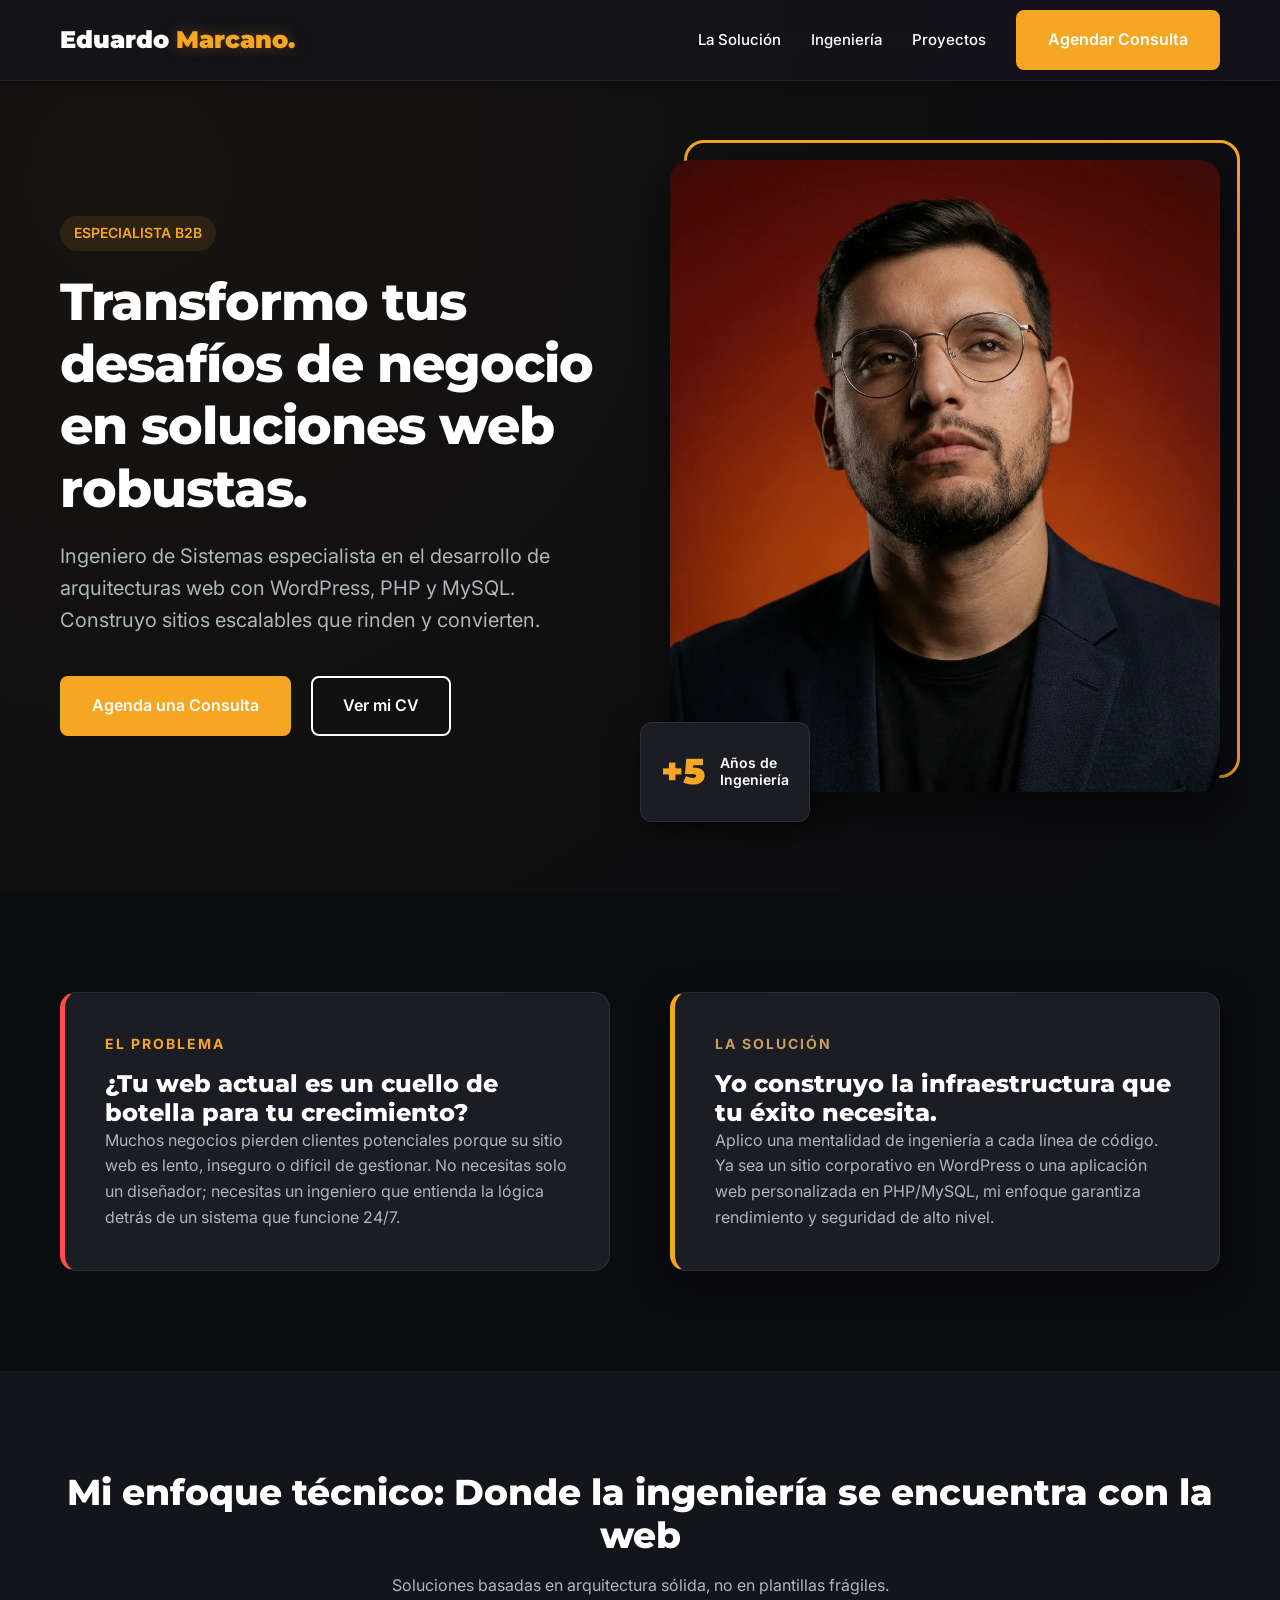
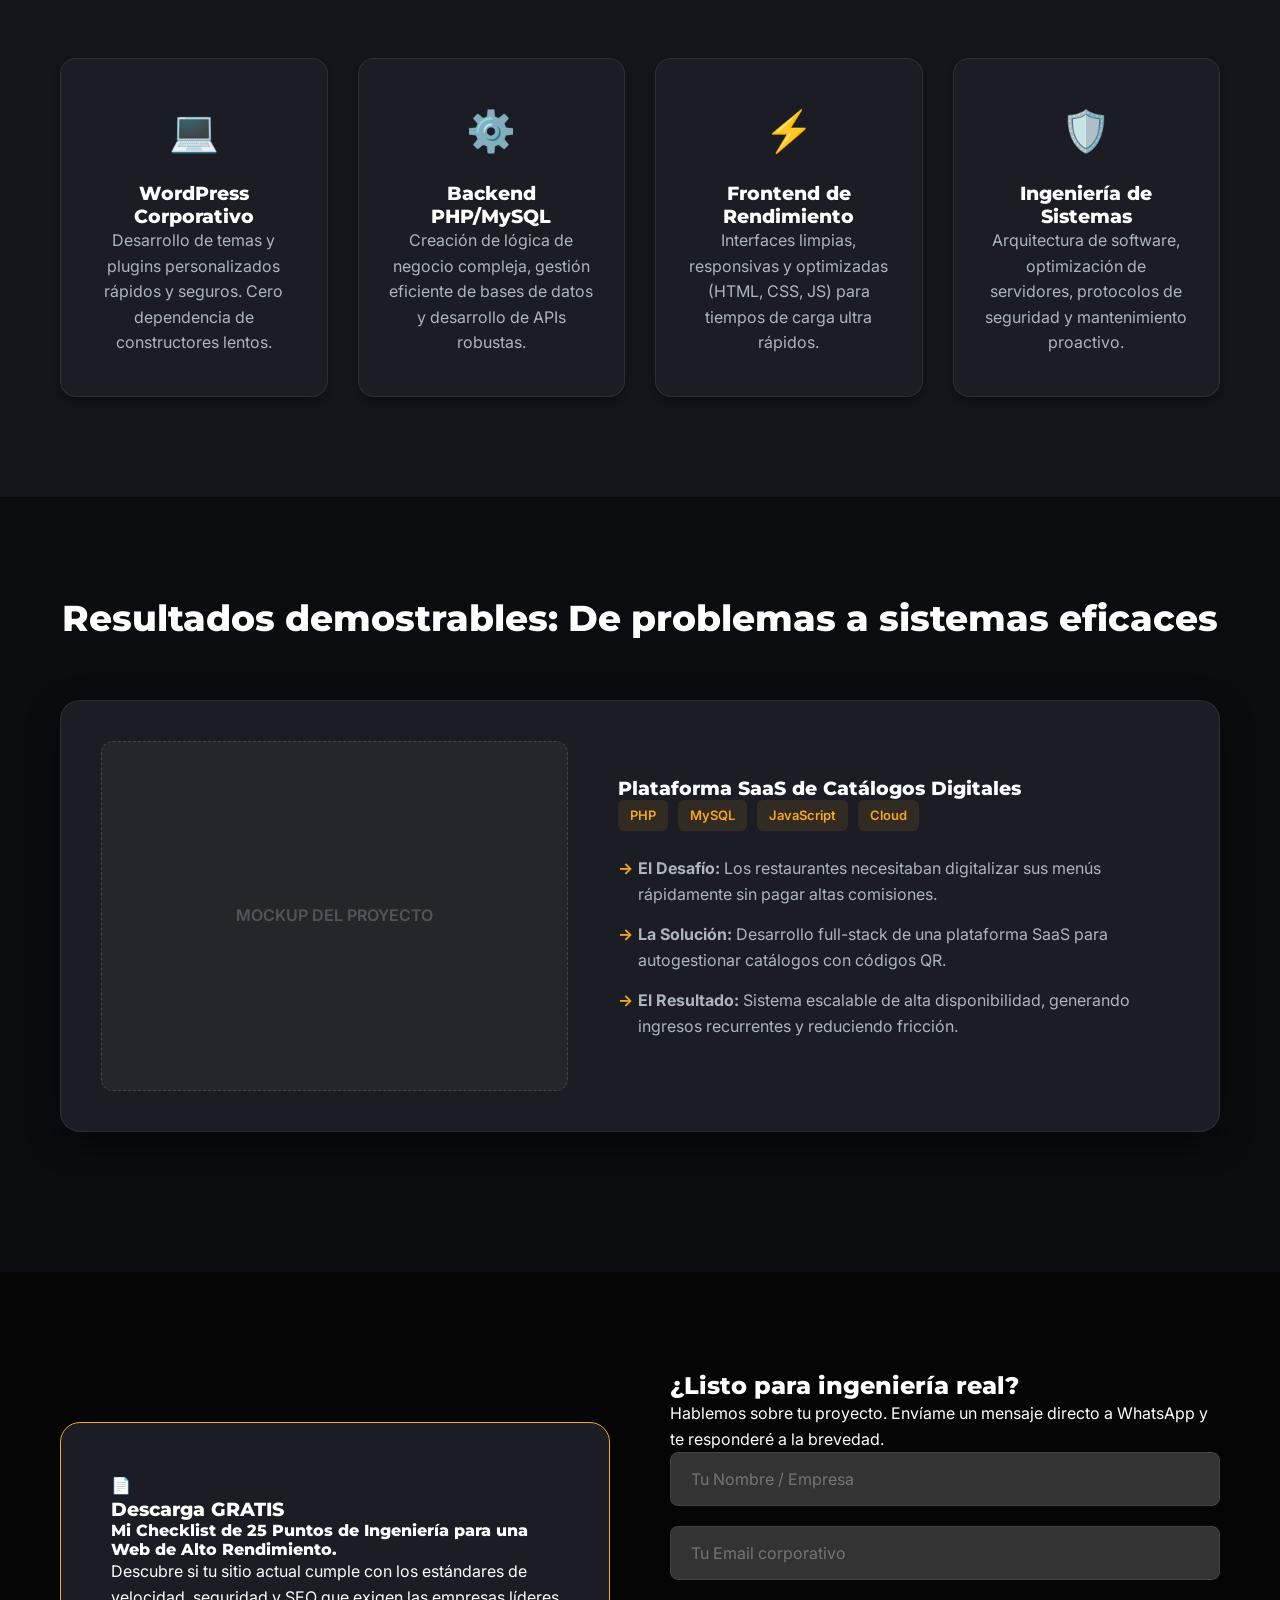
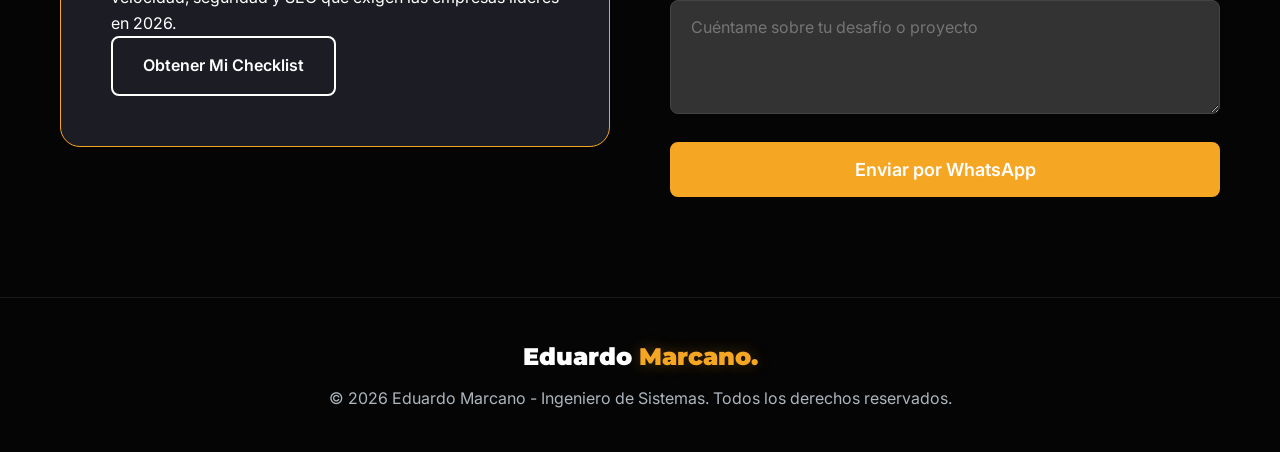
==== commit c57e2d11: "la foto" ====
--- a/index.html
+++ b/index.html
@@ -45,13 +45,13 @@
                     Construyo sitios escalables que rinden y convierten.</p>
                 <div class="hero-buttons">
                     <a href="#contacto" class="btn btn-primary">Agenda una Consulta</a>
-                    <a href="ruta-a-tu-archivo-cv.pdf" target="_blank" rel="noopener noreferrer"
-                        class="btn btn-secondary">Ver mi CV</a>
+                    <a href="cv/index.html" target="_blank" rel="noopener noreferrer" class="btn btn-secondary">Ver mi
+                        CV</a>
                 </div>
             </div>
             <div class="hero-image reveal delay-1">
                 <div class="image-wrapper">
-                    <img src="./img/hero.png" alt="Eduardo Marcano - Ingeniero de Sistemas">
+                    <img src="./img/img.webp" alt="Eduardo Marcano - Ingeniero de Sistemas">
                     <div class="experience-badge">
                         <span class="number">+5</span>
                         <span class="text">Años de<br>Ingeniería</span>
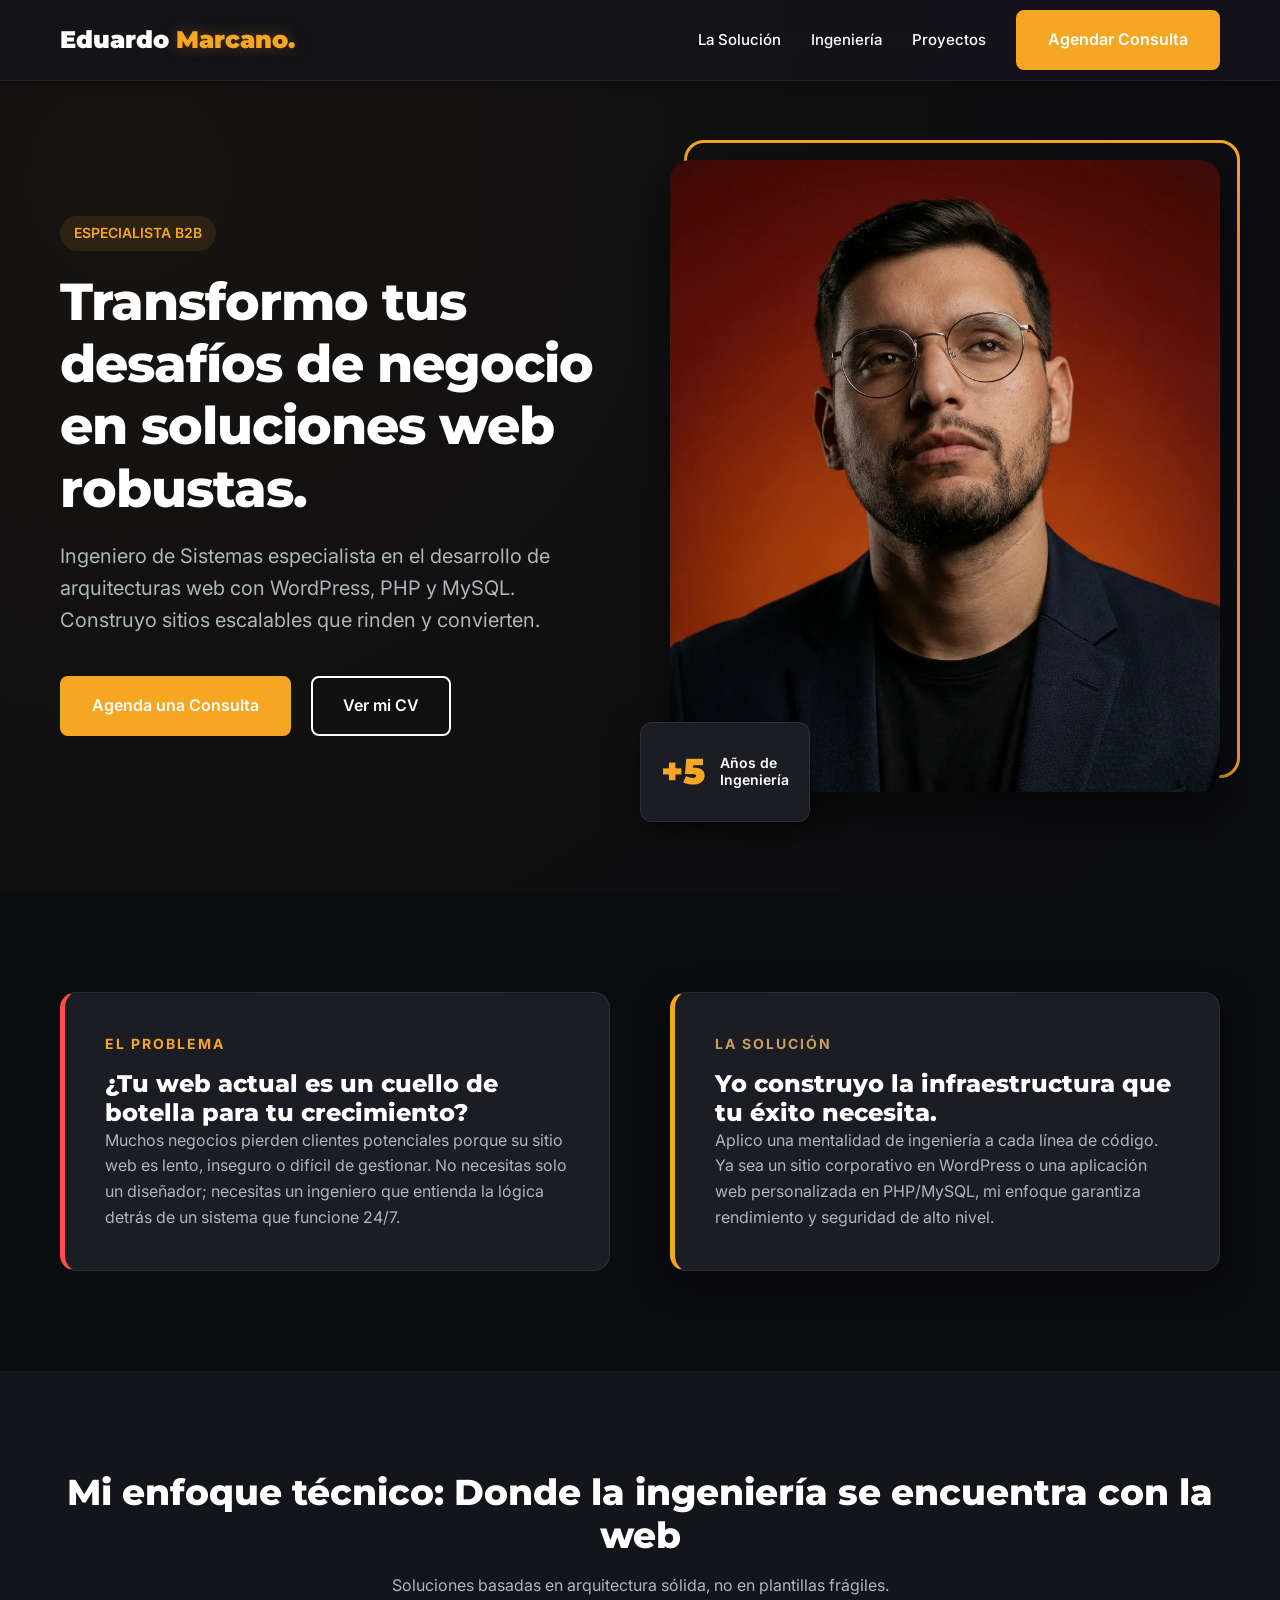
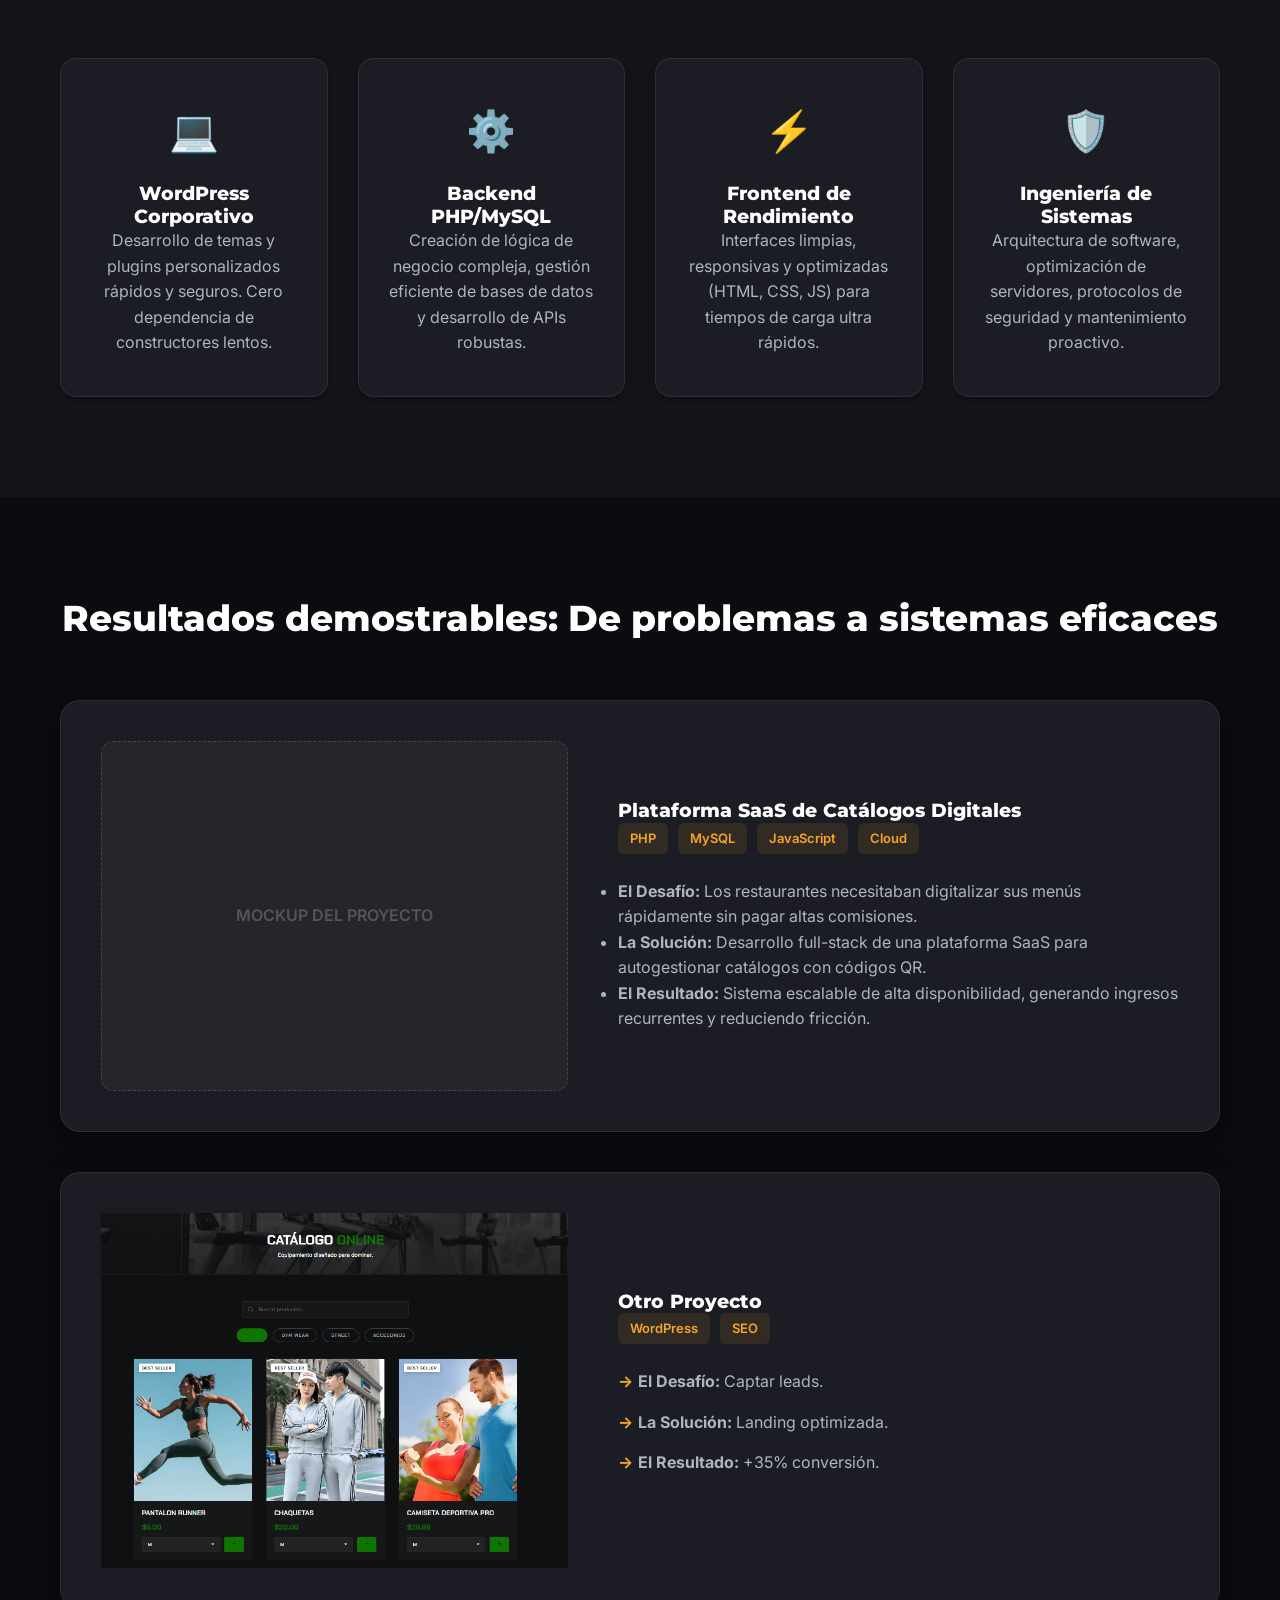
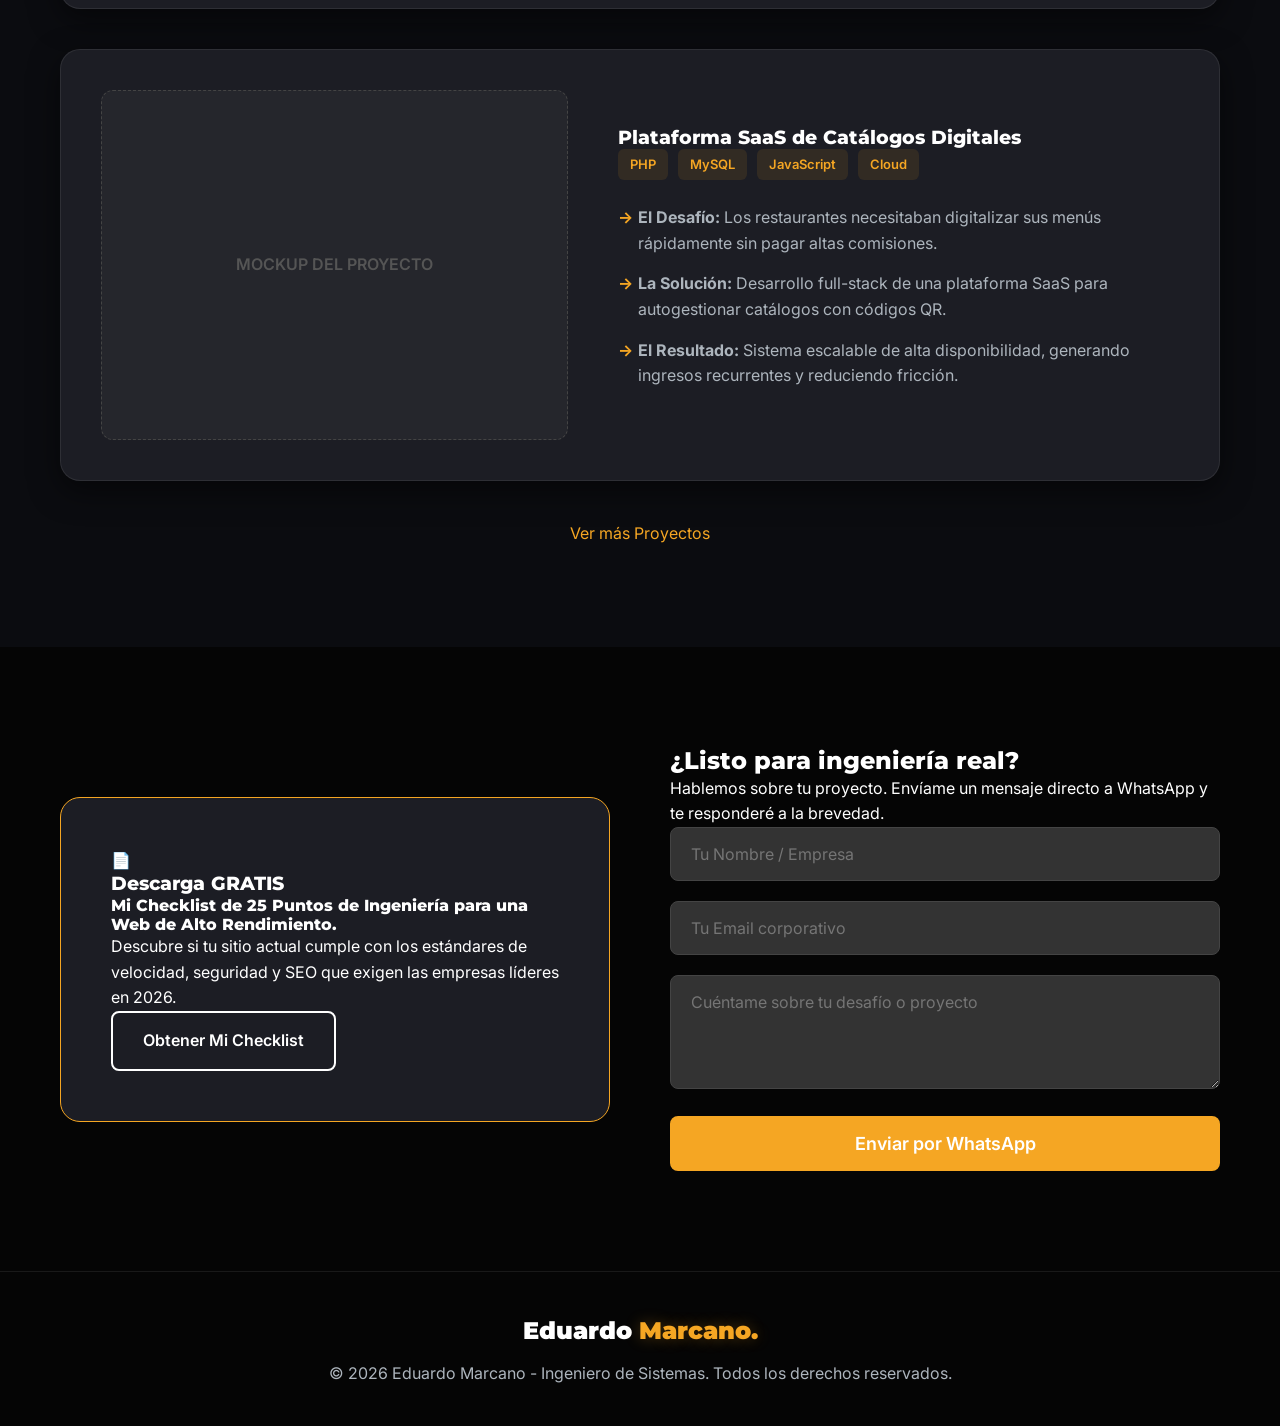
==== commit f3e646ac: "mas cambios" ====
--- a/index.html
+++ b/index.html
@@ -130,6 +130,44 @@
                     <div class="tech-stack">
                         <span>PHP</span><span>MySQL</span><span>JavaScript</span><span>Cloud</span>
                     </div>
+                    <ul class="dsr-list2">
+                        <li><strong>El Desafío:</strong> Los restaurantes necesitaban digitalizar sus menús rápidamente
+                            sin pagar altas comisiones.</li>
+                        <li><strong>La Solución:</strong> Desarrollo full-stack de una plataforma SaaS para
+                            autogestionar catálogos con códigos QR.</li>
+                        <li><strong>El Resultado:</strong> Sistema escalable de alta disponibilidad, generando ingresos
+                            recurrentes y reduciendo fricción.</li>
+                    </ul>
+                </div>
+            </div>
+
+            <div class="project-card project-card--reverse reveal">
+                <div class="project-image">
+                    <img src="img/hype.png" alt="Tienda Online">
+
+                </div>
+
+                <div class="project-info">
+                    <h3>Otro Proyecto</h3>
+                    <div class="tech-stack">
+                        <span>WordPress</span><span>SEO</span>
+                    </div>
+                    <ul class="dsr-list">
+                        <li><strong>El Desafío:</strong> Captar leads.</li>
+                        <li><strong>La Solución:</strong> Landing optimizada.</li>
+                        <li><strong>El Resultado:</strong> +35% conversión.</li>
+                    </ul>
+                </div>
+            </div>
+            <div class="project-card reveal">
+                <div class="project-image">
+                    <div class="placeholder-image">MOCKUP DEL PROYECTO</div>
+                </div>
+                <div class="project-info">
+                    <h3>Plataforma SaaS de Catálogos Digitales</h3>
+                    <div class="tech-stack">
+                        <span>PHP</span><span>MySQL</span><span>JavaScript</span><span>Cloud</span>
+                    </div>
                     <ul class="dsr-list">
                         <li><strong>El Desafío:</strong> Los restaurantes necesitaban digitalizar sus menús rápidamente
                             sin pagar altas comisiones.</li>
@@ -141,6 +179,9 @@
                 </div>
             </div>
         </div>
+
+        <a href="proyectos.html" class="btn-primary2">Ver más Proyectos</a>
+
     </section>
 
     <section class="contact section-padding bg-dark" id="contacto">
--- a/css/style.css
+++ b/css/style.css
@@ -694,4 +694,11 @@
     .contact-form-wrapper h2 {
         font-size: 28px;
     }
+}
+
+.btn-primary2 {
+    display: flex;
+    justify-content: center;
+    align-items: center;
+    margin-top: 20px;
 }
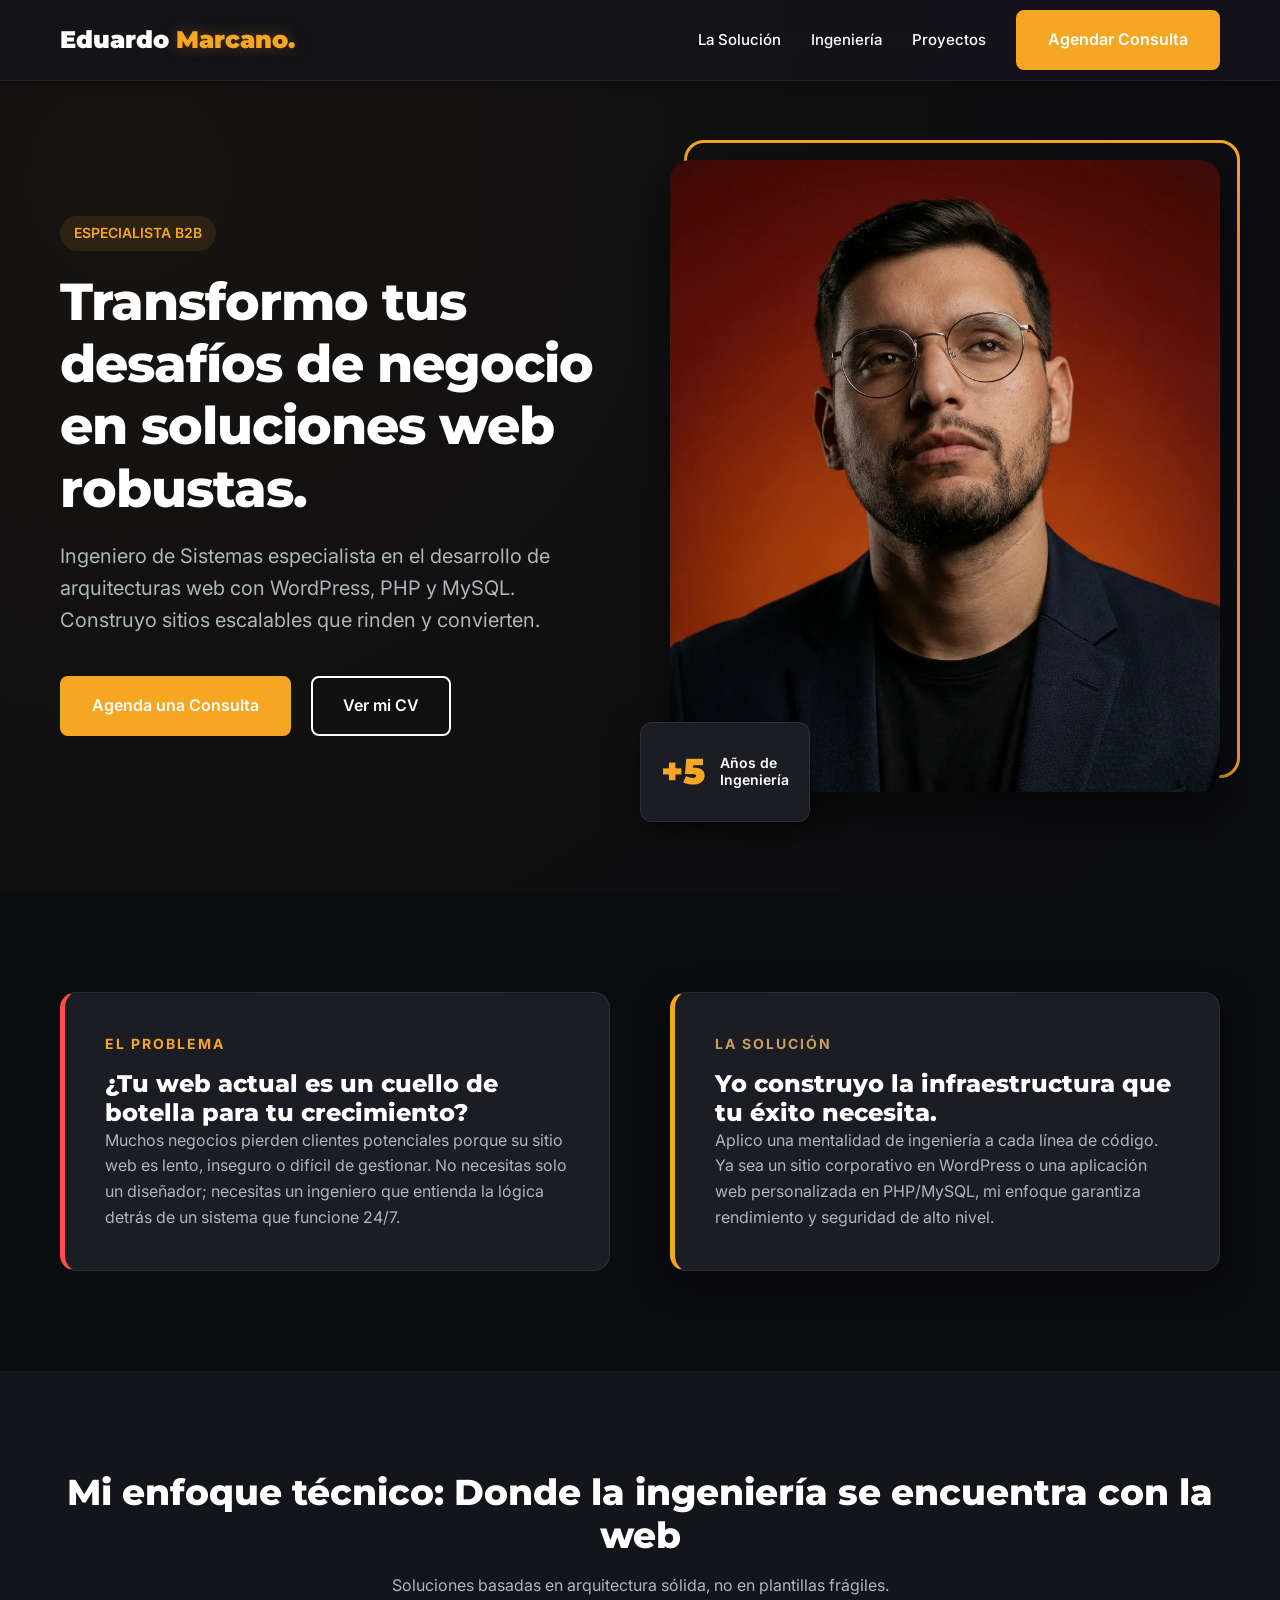
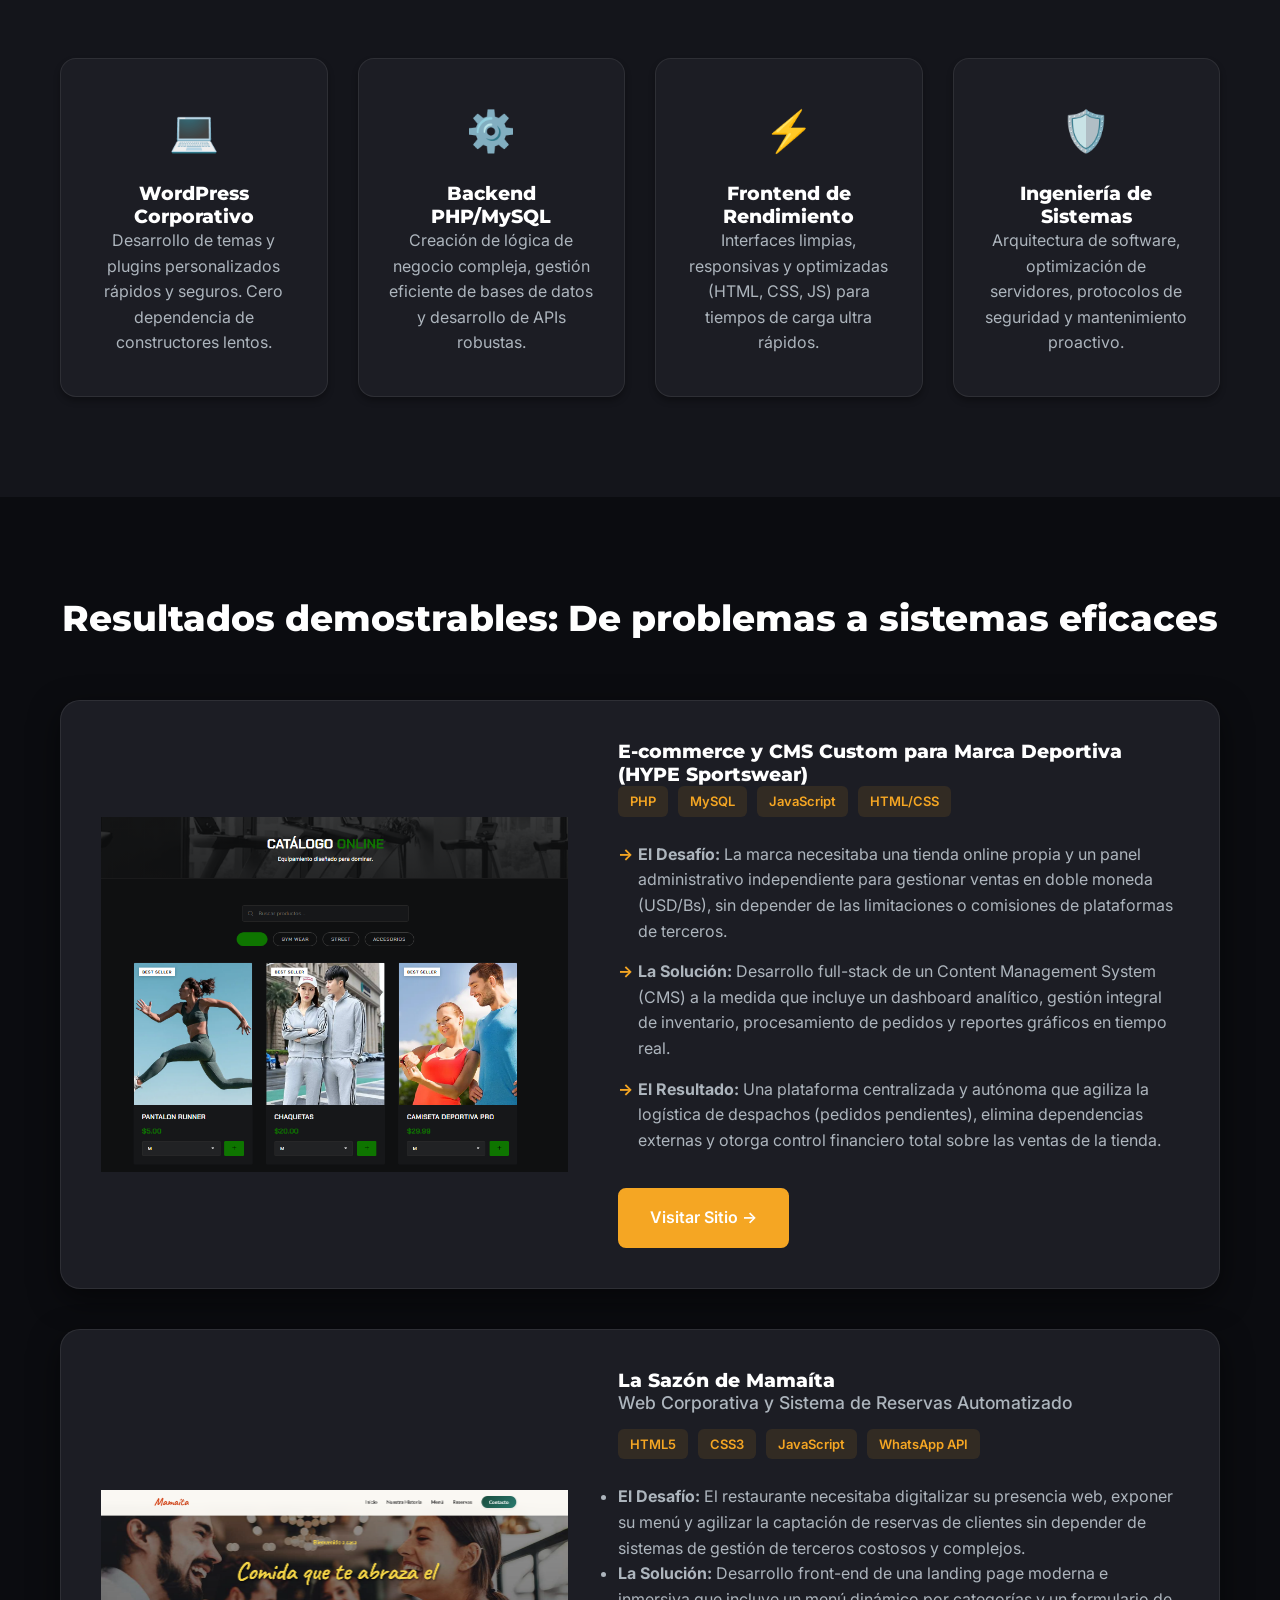
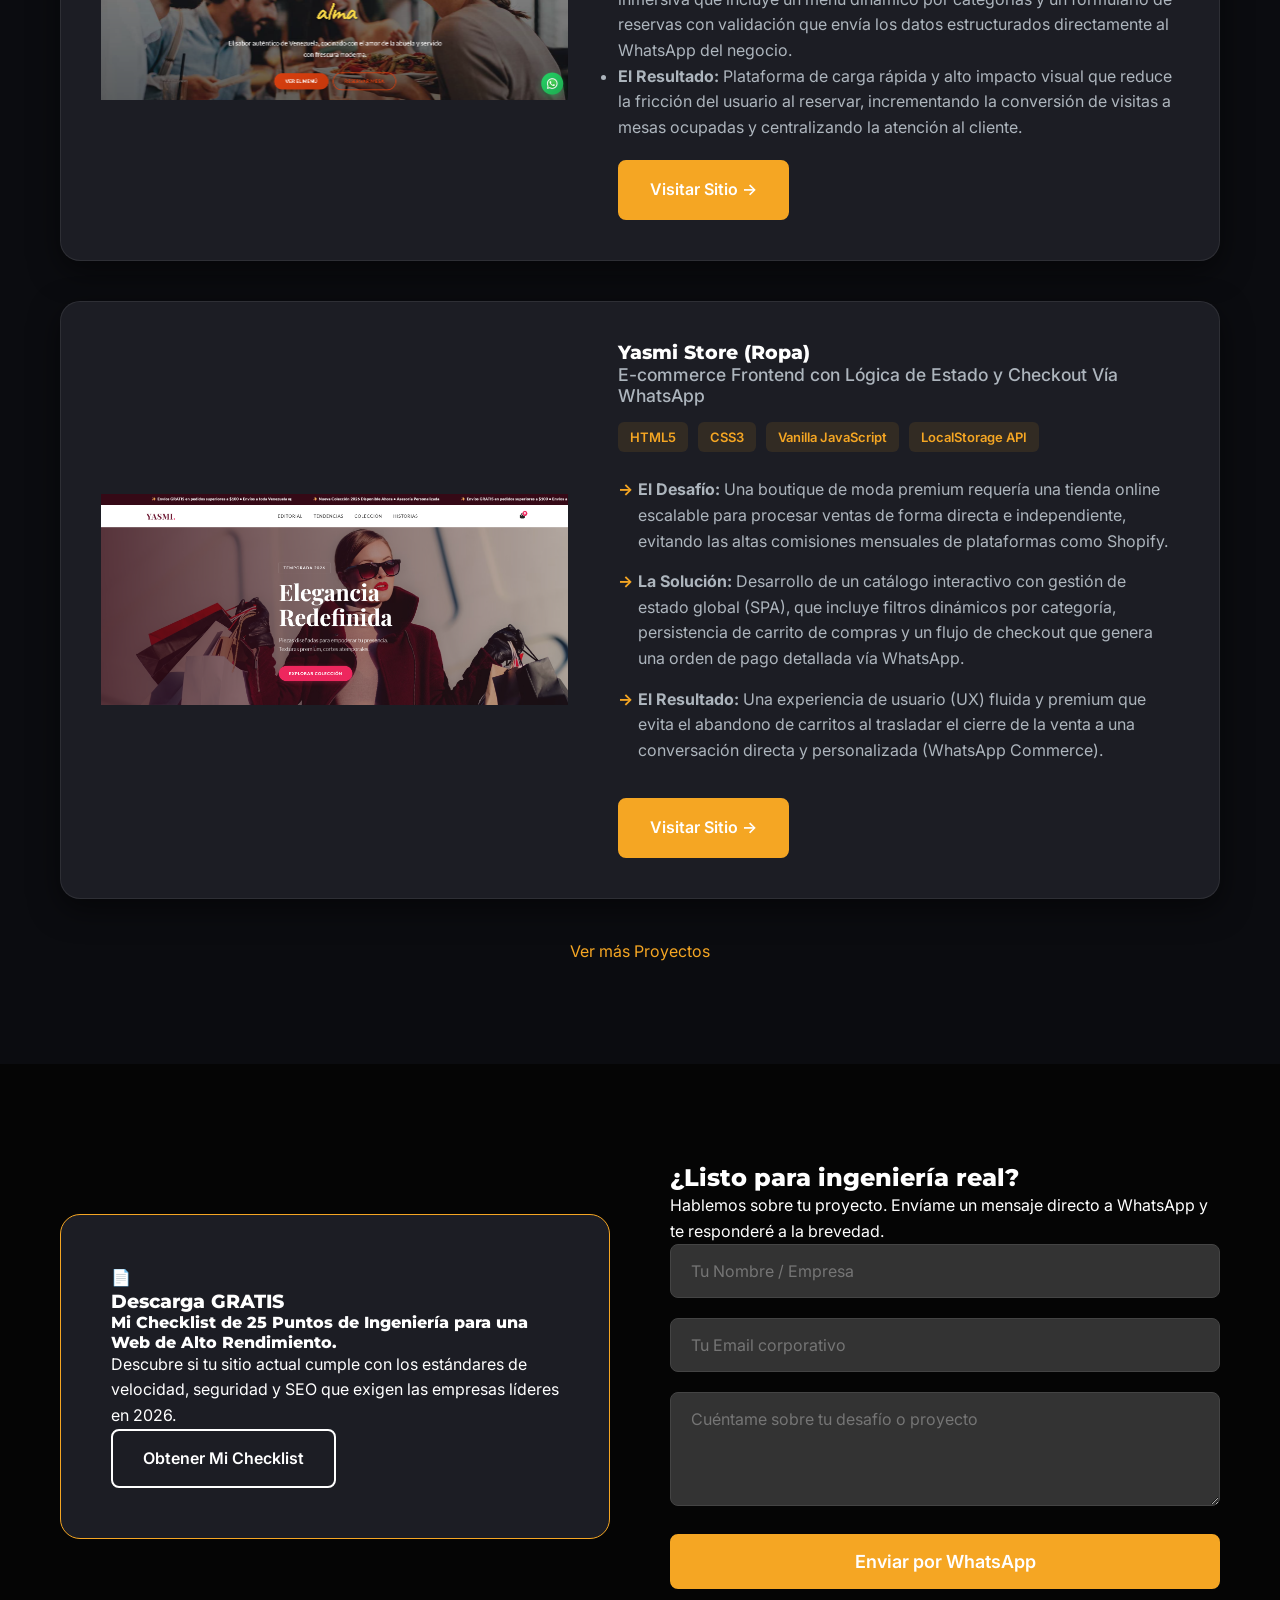
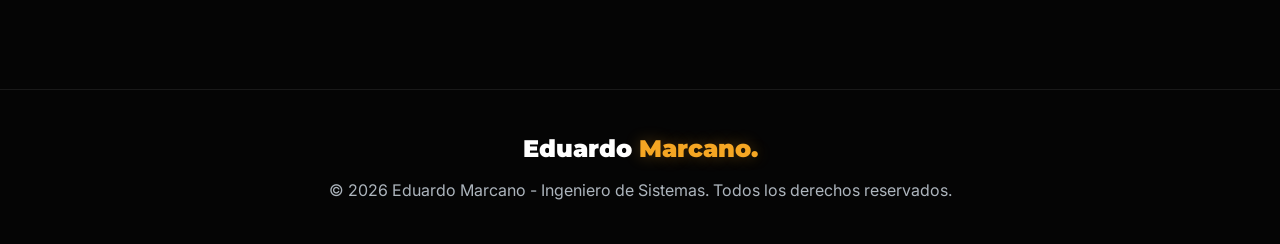
==== commit 799c7e7a: "cambios proyectos" ====
--- a/index.html
+++ b/index.html
@@ -121,26 +121,6 @@
                 <h2>Resultados demostrables: De problemas a sistemas eficaces</h2>
             </div>
 
-            <div class="project-card reveal">
-                <div class="project-image">
-                    <div class="placeholder-image">MOCKUP DEL PROYECTO</div>
-                </div>
-                <div class="project-info">
-                    <h3>Plataforma SaaS de Catálogos Digitales</h3>
-                    <div class="tech-stack">
-                        <span>PHP</span><span>MySQL</span><span>JavaScript</span><span>Cloud</span>
-                    </div>
-                    <ul class="dsr-list2">
-                        <li><strong>El Desafío:</strong> Los restaurantes necesitaban digitalizar sus menús rápidamente
-                            sin pagar altas comisiones.</li>
-                        <li><strong>La Solución:</strong> Desarrollo full-stack de una plataforma SaaS para
-                            autogestionar catálogos con códigos QR.</li>
-                        <li><strong>El Resultado:</strong> Sistema escalable de alta disponibilidad, generando ingresos
-                            recurrentes y reduciendo fricción.</li>
-                    </ul>
-                </div>
-            </div>
-
             <div class="project-card project-card--reverse reveal">
                 <div class="project-image">
                     <img src="img/hype.png" alt="Tienda Online">
@@ -148,34 +128,57 @@
                 </div>
 
                 <div class="project-info">
-                    <h3>Otro Proyecto</h3>
+                    <h3>E-commerce y CMS Custom para Marca Deportiva (HYPE Sportswear)</h3>
                     <div class="tech-stack">
-                        <span>WordPress</span><span>SEO</span>
+                        <span>PHP</span><span>MySQL</span><span>JavaScript</span><span>HTML/CSS</span>
                     </div>
                     <ul class="dsr-list">
-                        <li><strong>El Desafío:</strong> Captar leads.</li>
-                        <li><strong>La Solución:</strong> Landing optimizada.</li>
-                        <li><strong>El Resultado:</strong> +35% conversión.</li>
+                        <li><strong>El Desafío:</strong> La marca necesitaba una tienda online propia y un panel administrativo independiente para gestionar ventas en doble moneda (USD/Bs), sin depender de las limitaciones o comisiones de plataformas de terceros.</li>
+                        <li><strong>La Solución:</strong> Desarrollo full-stack de un Content Management System (CMS) a la medida que incluye un dashboard analítico, gestión integral de inventario, procesamiento de pedidos y reportes gráficos en tiempo real.</li>
+                        <li><strong>El Resultado:</strong> Una plataforma centralizada y autónoma que agiliza la logística de despachos (pedidos pendientes), elimina dependencias externas y otorga control financiero total sobre las ventas de la tienda.</li>
                     </ul>
-                </div>
-            </div>
+                    <a href="http://hypegym-demo.infinityfreeapp.com/?i=1" class="btn btn-primary" style="margin-top: 20px;" target="_blank" rel="noopener noreferrer">Visitar Sitio →</a>
+
+                </div>
+            </div>
+
             <div class="project-card reveal">
                 <div class="project-image">
-                    <div class="placeholder-image">MOCKUP DEL PROYECTO</div>
+                    <img src="img/sazon.png" alt="Plataforma SaaS de Catálogos Digitales">
+
                 </div>
                 <div class="project-info">
-                    <h3>Plataforma SaaS de Catálogos Digitales</h3>
+                    <h3>La Sazón de Mamaíta</h3>
+                    <h4 style="font-size: 1.1rem; color: var(--text-muted); margin-bottom: 15px; font-family: var(--font-body); font-weight: 500;">Web Corporativa y Sistema de Reservas Automatizado</h4>
                     <div class="tech-stack">
-                        <span>PHP</span><span>MySQL</span><span>JavaScript</span><span>Cloud</span>
+                        <span>HTML5</span><span>CSS3</span><span>JavaScript</span><span>WhatsApp API</span>
+                    </div>
+                    <ul class="dsr-list2">
+                        <li><strong>El Desafío:</strong> El restaurante necesitaba digitalizar su presencia web, exponer su menú y agilizar la captación de reservas de clientes sin depender de sistemas de gestión de terceros costosos y complejos.</li>
+                        <li><strong>La Solución:</strong> Desarrollo front-end de una landing page moderna e inmersiva que incluye un menú dinámico por categorías y un formulario de reservas con validación que envía los datos estructurados directamente al WhatsApp del negocio.</li>
+                        <li><strong>El Resultado:</strong> Plataforma de carga rápida y alto impacto visual que reduce la fricción del usuario al reservar, incrementando la conversión de visitas a mesas ocupadas y centralizando la atención al cliente.</li>
+                    </ul>
+                    <a href="https://lasazondemamaita.netlify.app/" class="btn btn-primary" style="margin-top: 20px;" target="_blank" rel="noopener noreferrer">Visitar Sitio →</a>
+                </div>
+            </div>
+
+            
+            <div class="project-card reveal">
+                <div class="project-image">
+                    <img src="img/ropa.png" alt="Plataforma SaaS de Catálogos Digitales">
+                </div>
+                <div class="project-info">
+                    <h3>Yasmi Store (Ropa)</h3>
+                    <h4 style="font-size: 1.1rem; color: var(--text-muted); margin-bottom: 15px; font-family: var(--font-body); font-weight: 500;">E-commerce Frontend con Lógica de Estado y Checkout Vía WhatsApp</h4>
+                    <div class="tech-stack">
+                        <span>HTML5</span><span>CSS3</span><span>Vanilla JavaScript</span><span>LocalStorage API</span>
                     </div>
                     <ul class="dsr-list">
-                        <li><strong>El Desafío:</strong> Los restaurantes necesitaban digitalizar sus menús rápidamente
-                            sin pagar altas comisiones.</li>
-                        <li><strong>La Solución:</strong> Desarrollo full-stack de una plataforma SaaS para
-                            autogestionar catálogos con códigos QR.</li>
-                        <li><strong>El Resultado:</strong> Sistema escalable de alta disponibilidad, generando ingresos
-                            recurrentes y reduciendo fricción.</li>
+                        <li><strong>El Desafío:</strong> Una boutique de moda premium requería una tienda online escalable para procesar ventas de forma directa e independiente, evitando las altas comisiones mensuales de plataformas como Shopify.</li>
+                        <li><strong>La Solución:</strong> Desarrollo de un catálogo interactivo con gestión de estado global (SPA), que incluye filtros dinámicos por categoría, persistencia de carrito de compras y un flujo de checkout que genera una orden de pago detallada vía WhatsApp.</li>
+                        <li><strong>El Resultado:</strong> Una experiencia de usuario (UX) fluida y premium que evita el abandono de carritos al trasladar el cierre de la venta a una conversación directa y personalizada (WhatsApp Commerce).</li>
                     </ul>
+                    <a href="https://eduardofelipe0208.github.io/ropa/" class="btn btn-primary" style="margin-top: 20px;" target="_blank" rel="noopener noreferrer">Visitar Sitio →</a>
                 </div>
             </div>
         </div>
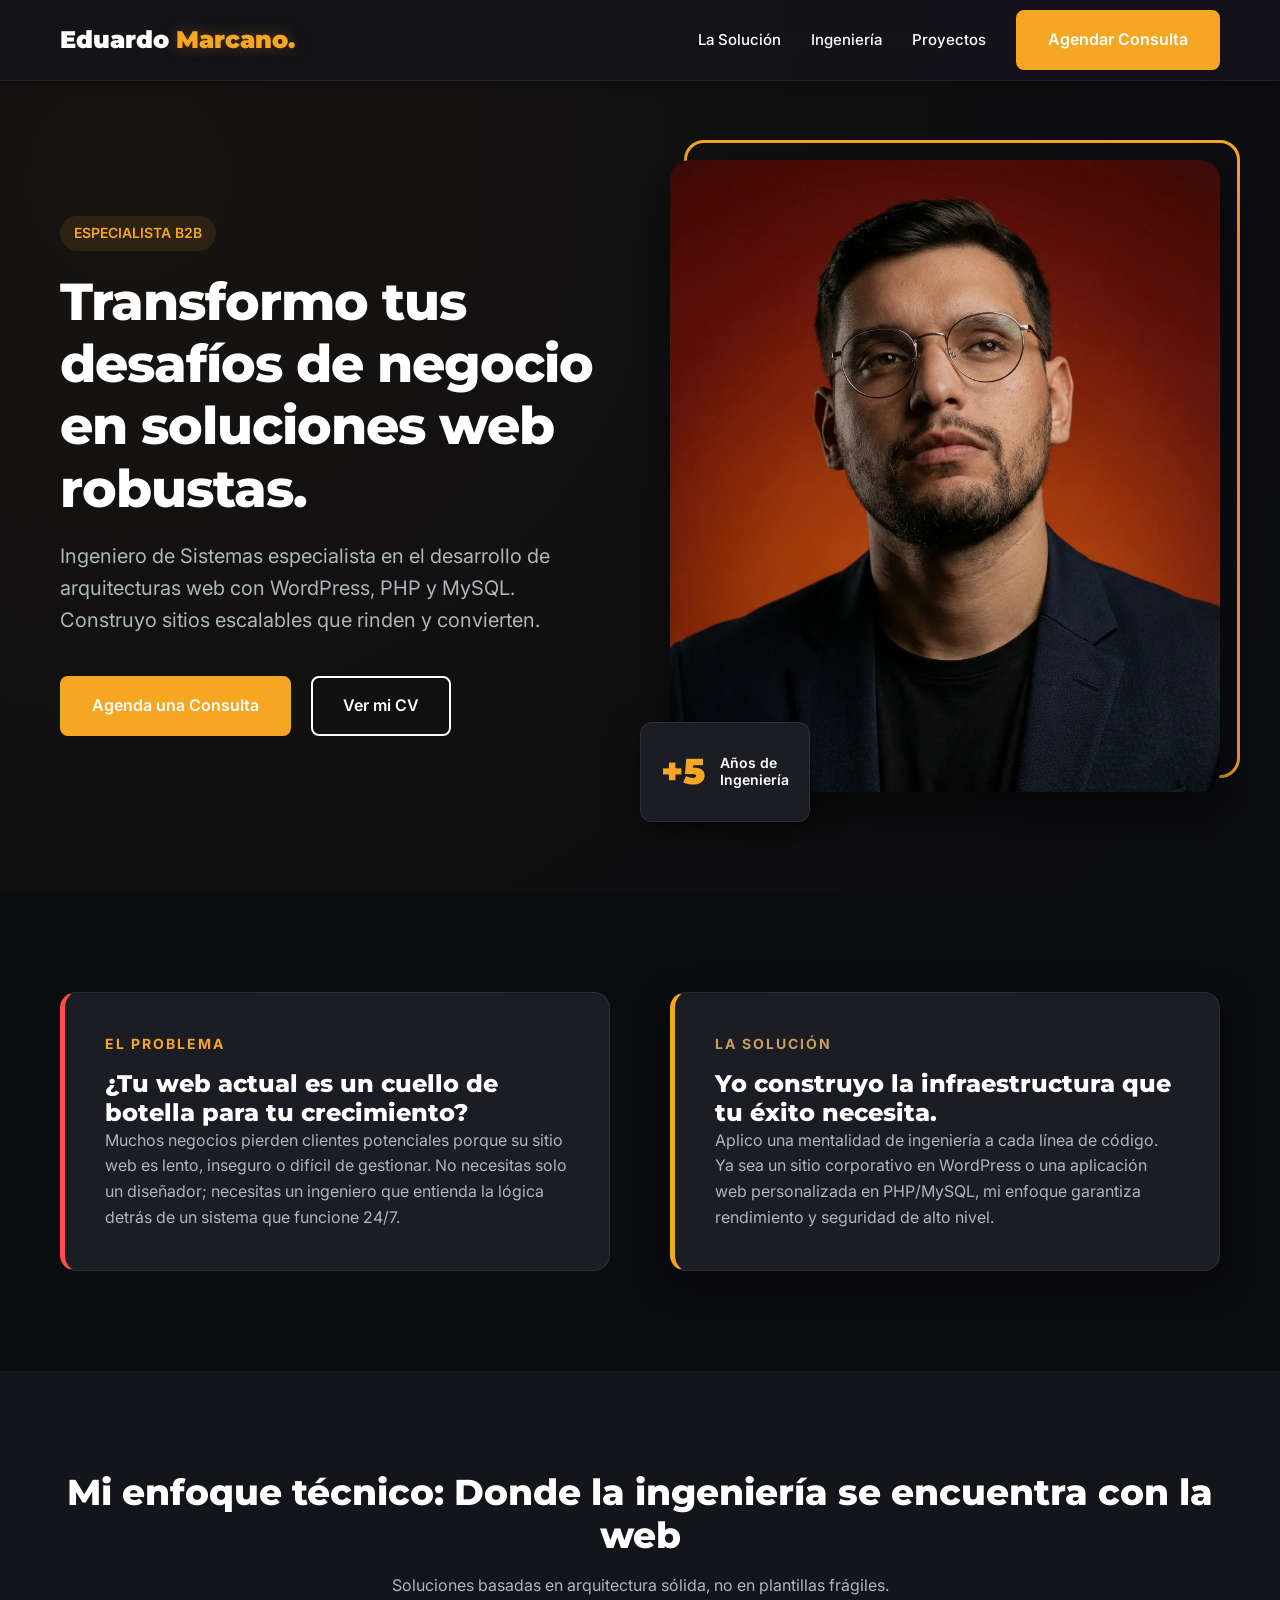
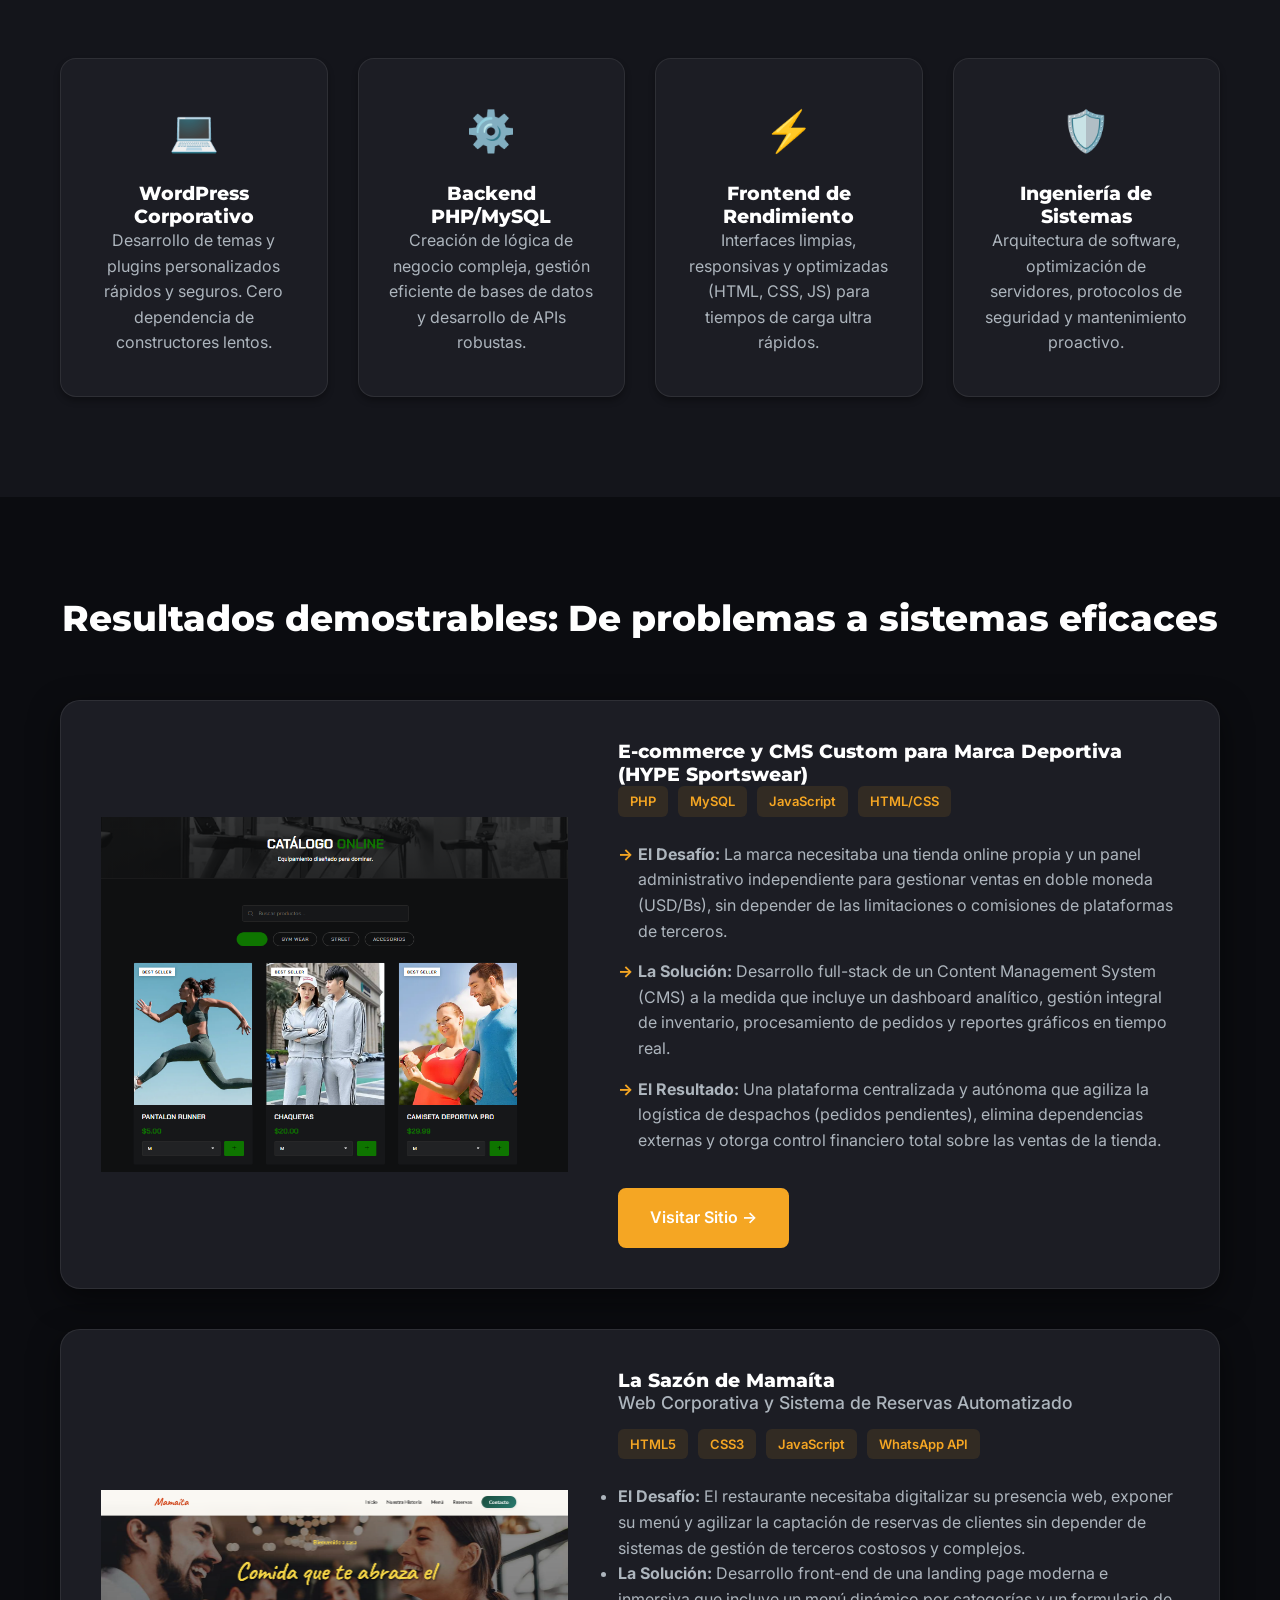
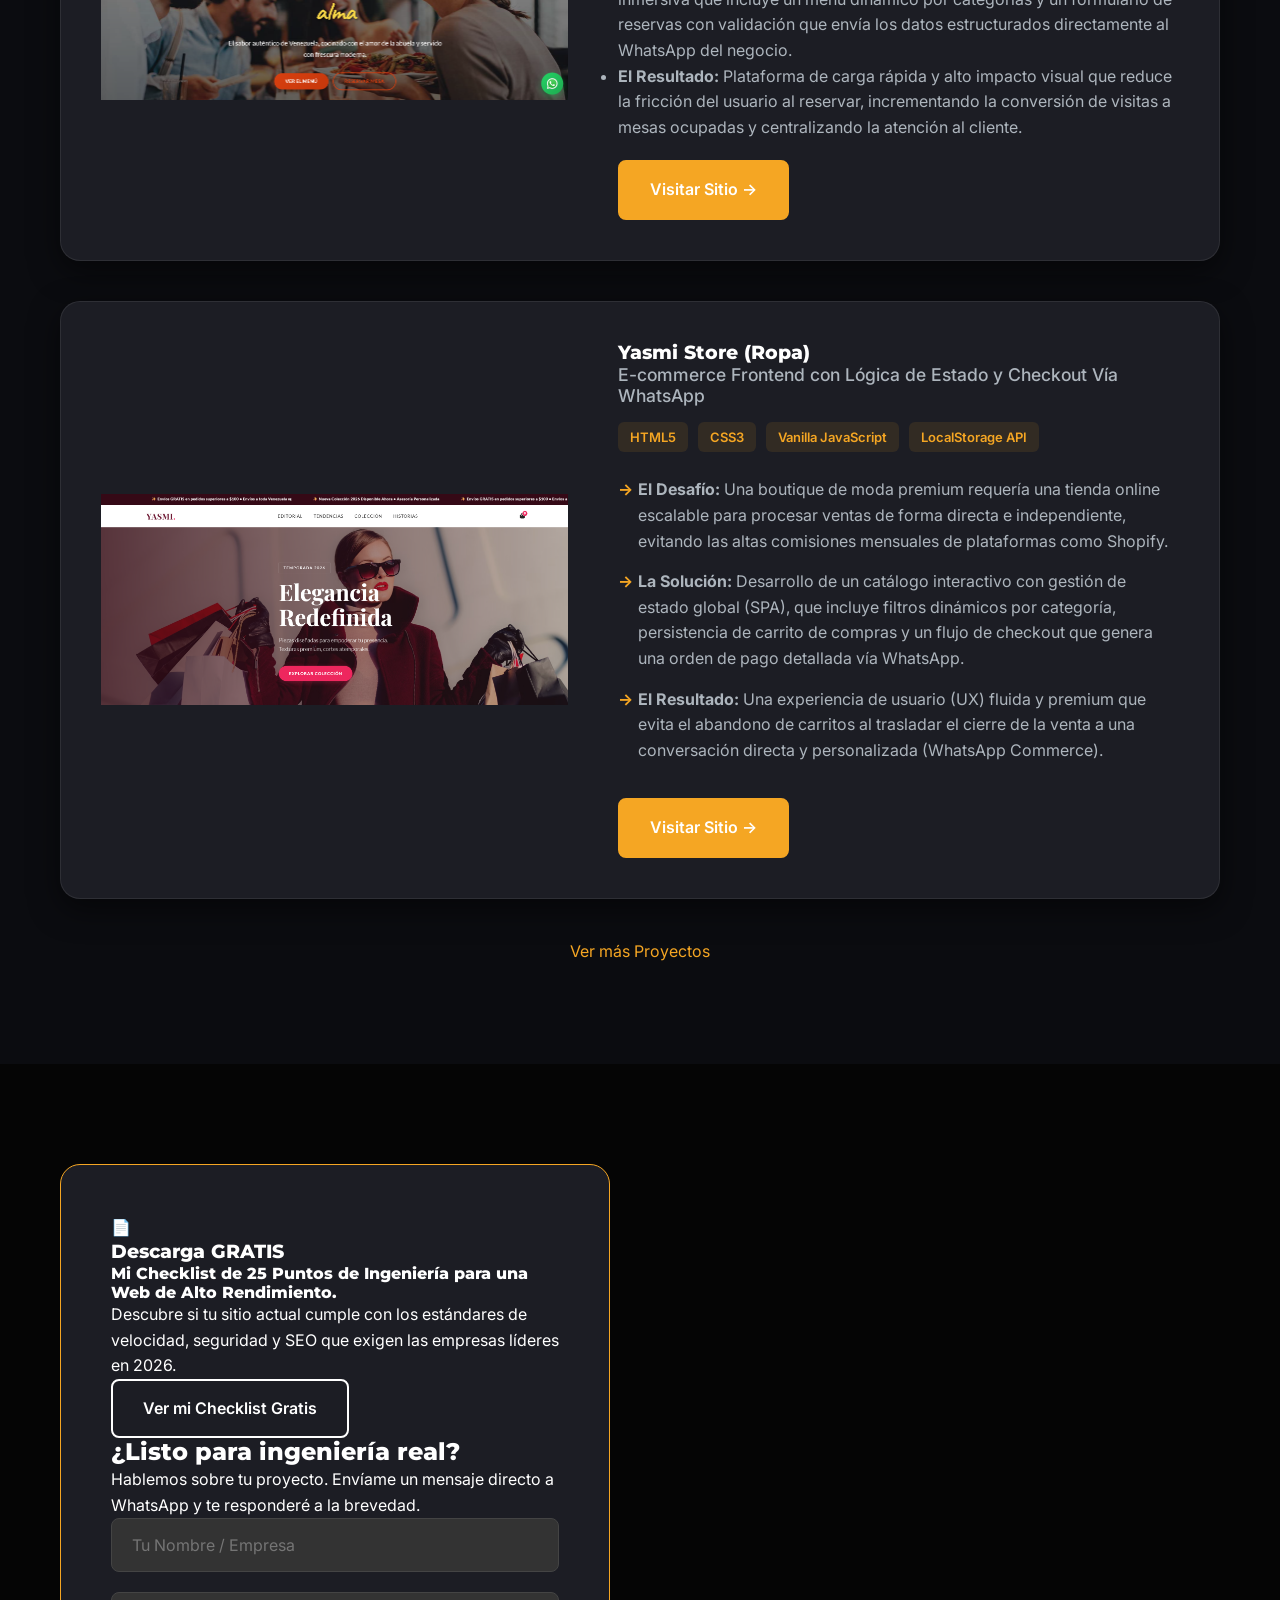
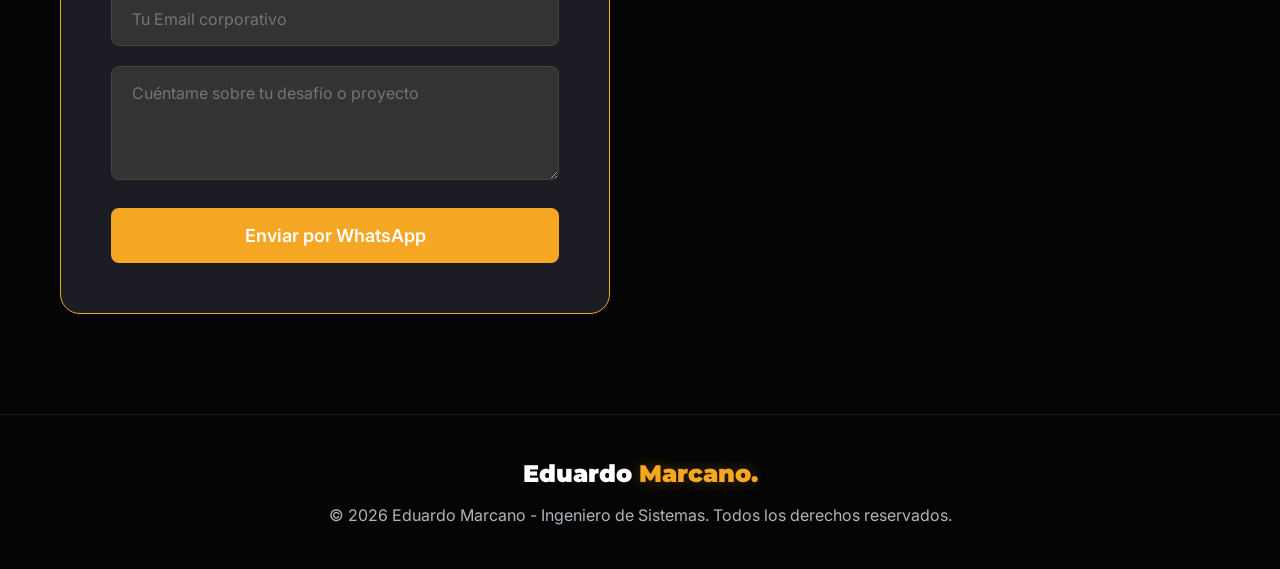
==== commit 816c9741: "lead magnet ok" ====
--- a/index.html
+++ b/index.html
@@ -4,6 +4,7 @@
 <head>
     <meta charset="UTF-8">
     <meta name="viewport" content="width=device-width, initial-scale=1.0">
+    <meta name="description" content="Ingeniero de Sistemas especializado en arquitectura web, desarrollo full-stack y optimización SEO técnico. Soluciones web robustas y escalables para tu negocio.">
     <title>Eduardo Marcano | Ingeniero de Sistemas & Arquitectura Web</title>
 
     <link rel="preconnect" href="https://fonts.googleapis.com">
@@ -197,9 +198,7 @@
                     <h4>Mi Checklist de 25 Puntos de Ingeniería para una Web de Alto Rendimiento.</h4>
                     <p>Descubre si tu sitio actual cumple con los estándares de velocidad, seguridad y SEO que exigen
                         las empresas líderes en 2026.</p>
-                    <a href="#" class="btn btn-secondary-dark">Obtener Mi Checklist</a>
-                </div>
-            </div>
+<a href="https://drive.google.com/file/d/1-rBsp19_qicgweGC9gh_jd6tnr4tOyLB/view?usp=sharing" target="_blank" rel="noopener noreferrer" class="btn btn-secondary-dark">Ver mi Checklist Gratis</a>            </div>
 
             <div class="contact-form-wrapper reveal delay-1">
                 <h2>¿Listo para ingeniería real?</h2>
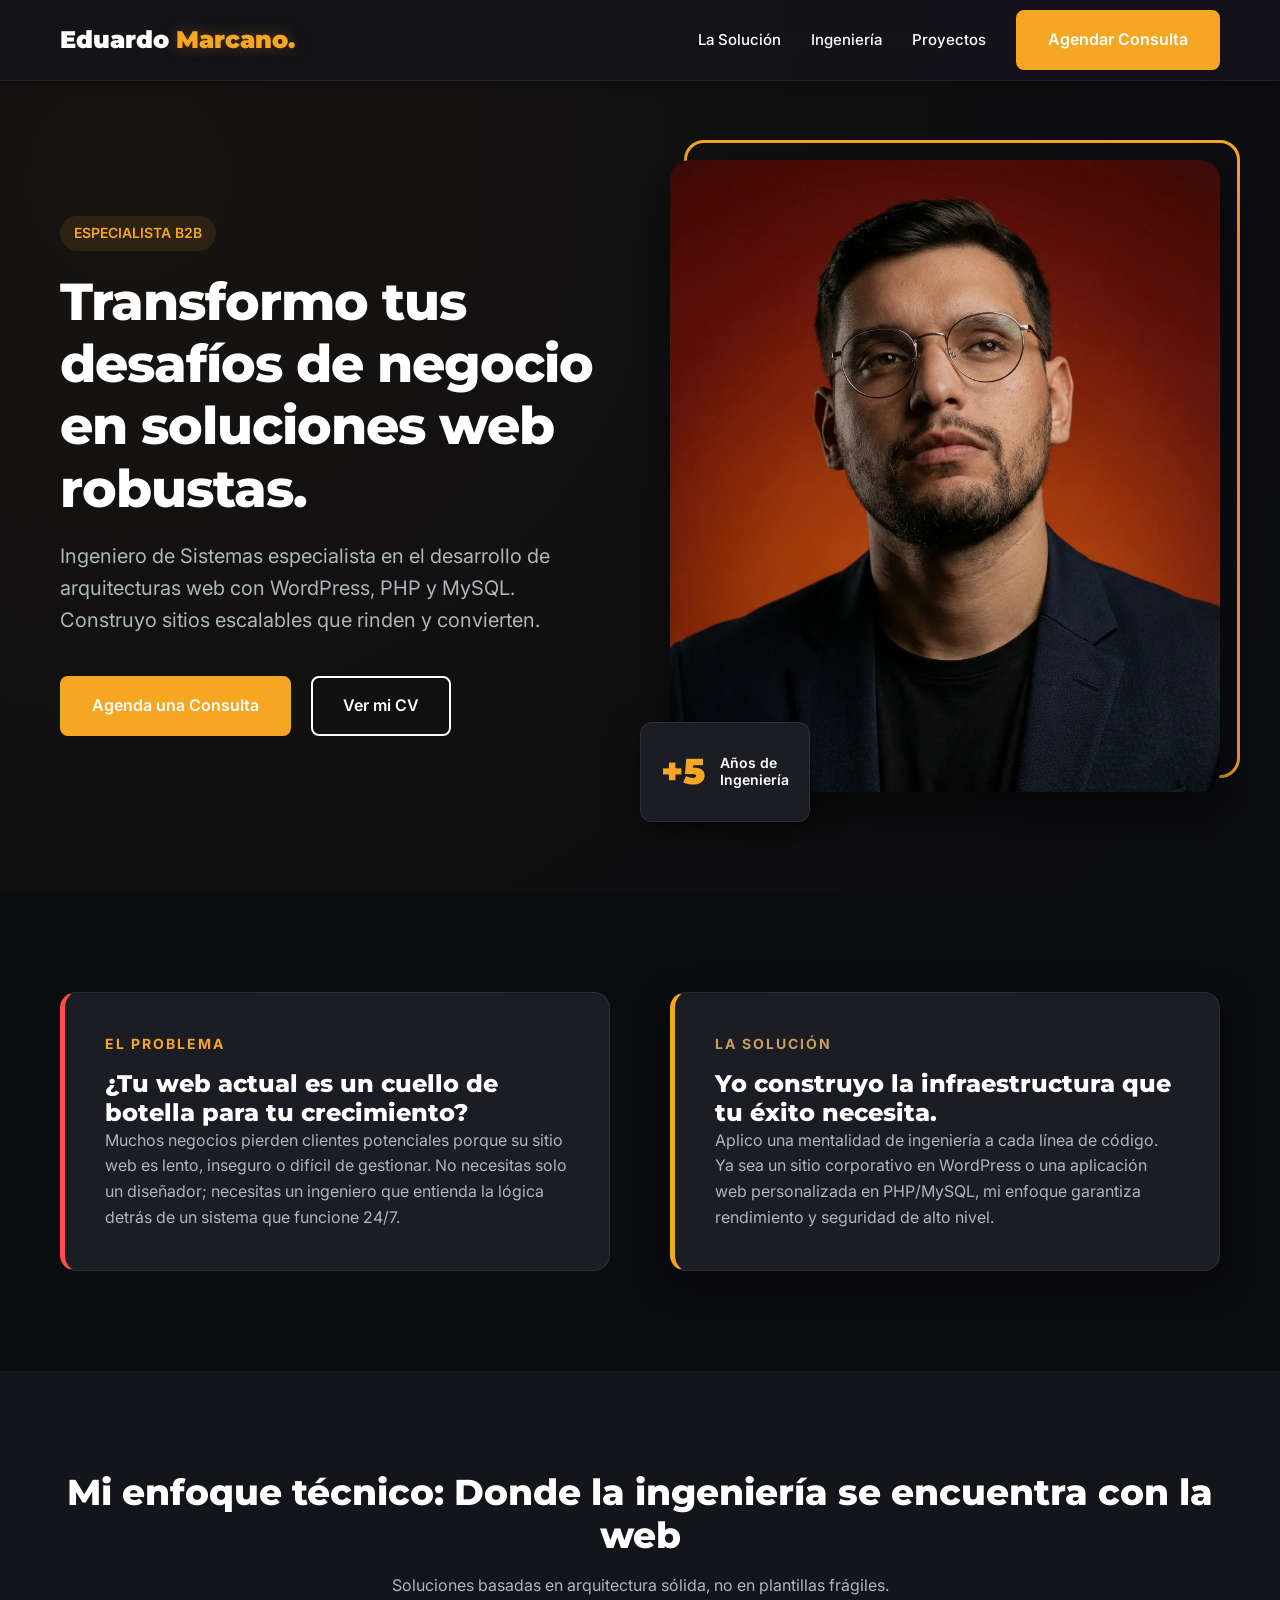
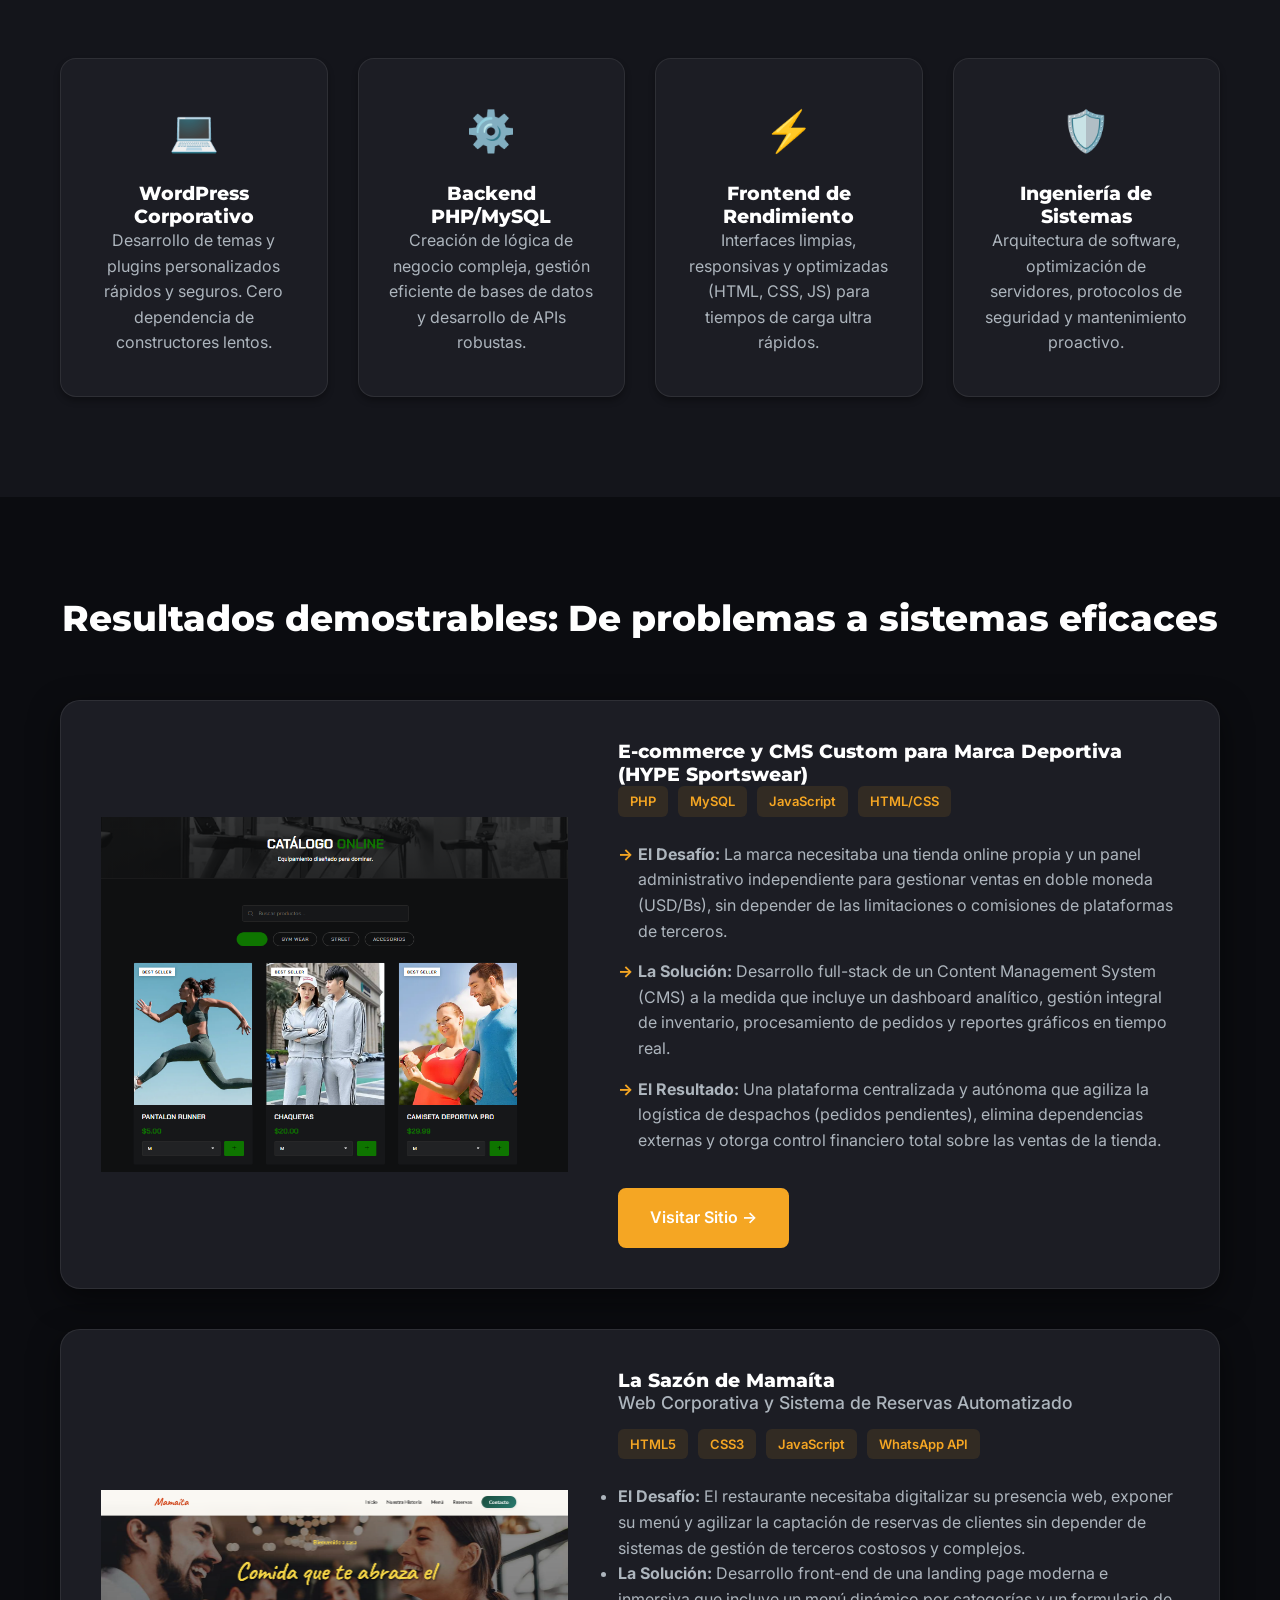
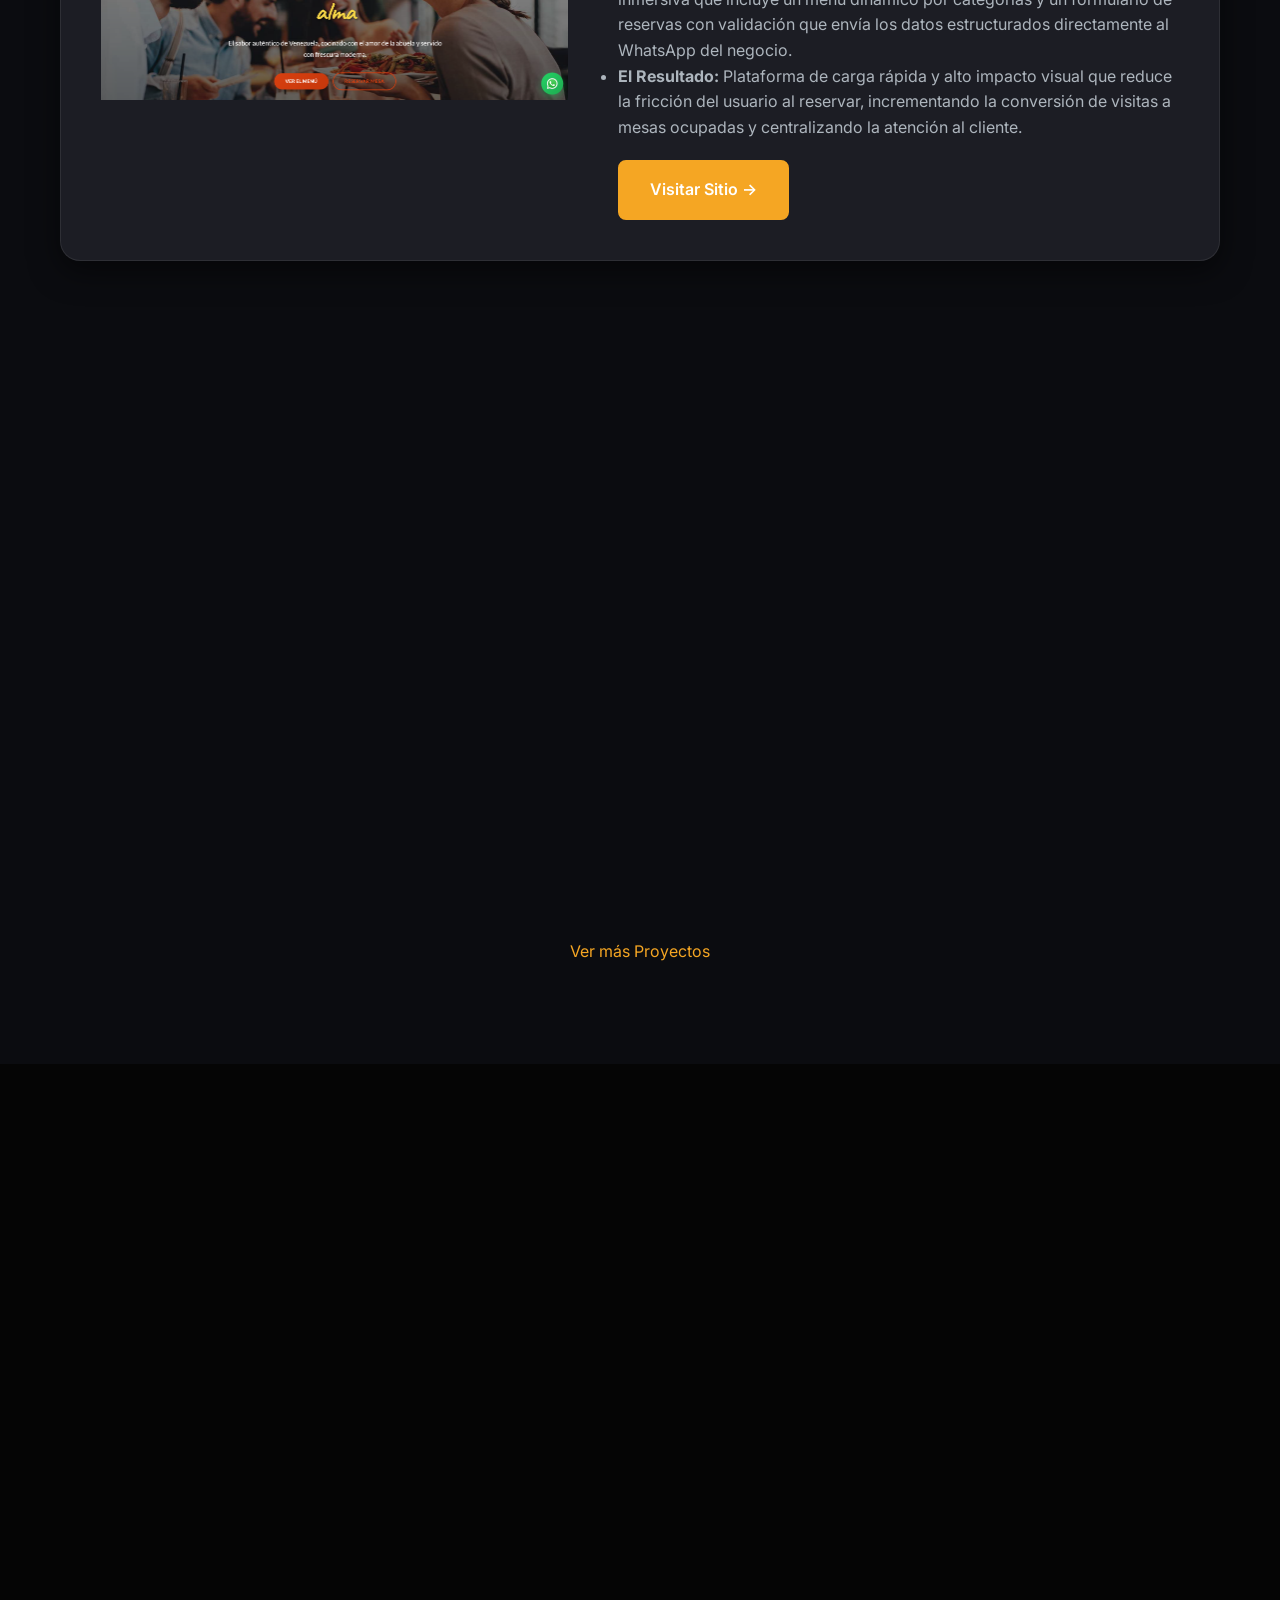
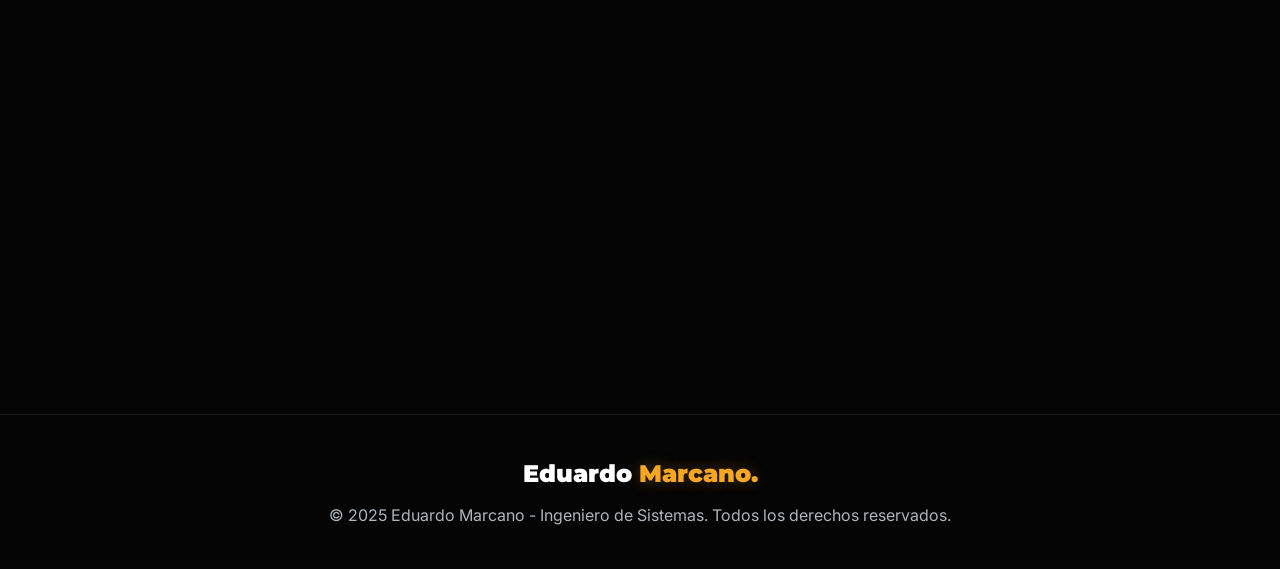
==== commit 16ffb19a: "u2025" ====
--- a/index.html
+++ b/index.html
@@ -223,7 +223,7 @@
     <footer class="footer">
         <div class="container text-center">
             <a href="#" class="logo footer-logo">Eduardo <span>Marcano.</span></a>
-            <p>&copy; 2026 Eduardo Marcano - Ingeniero de Sistemas. Todos los derechos reservados.</p>
+            <p>&copy; 2025 Eduardo Marcano - Ingeniero de Sistemas. Todos los derechos reservados.</p>
         </div>
     </footer>
 
